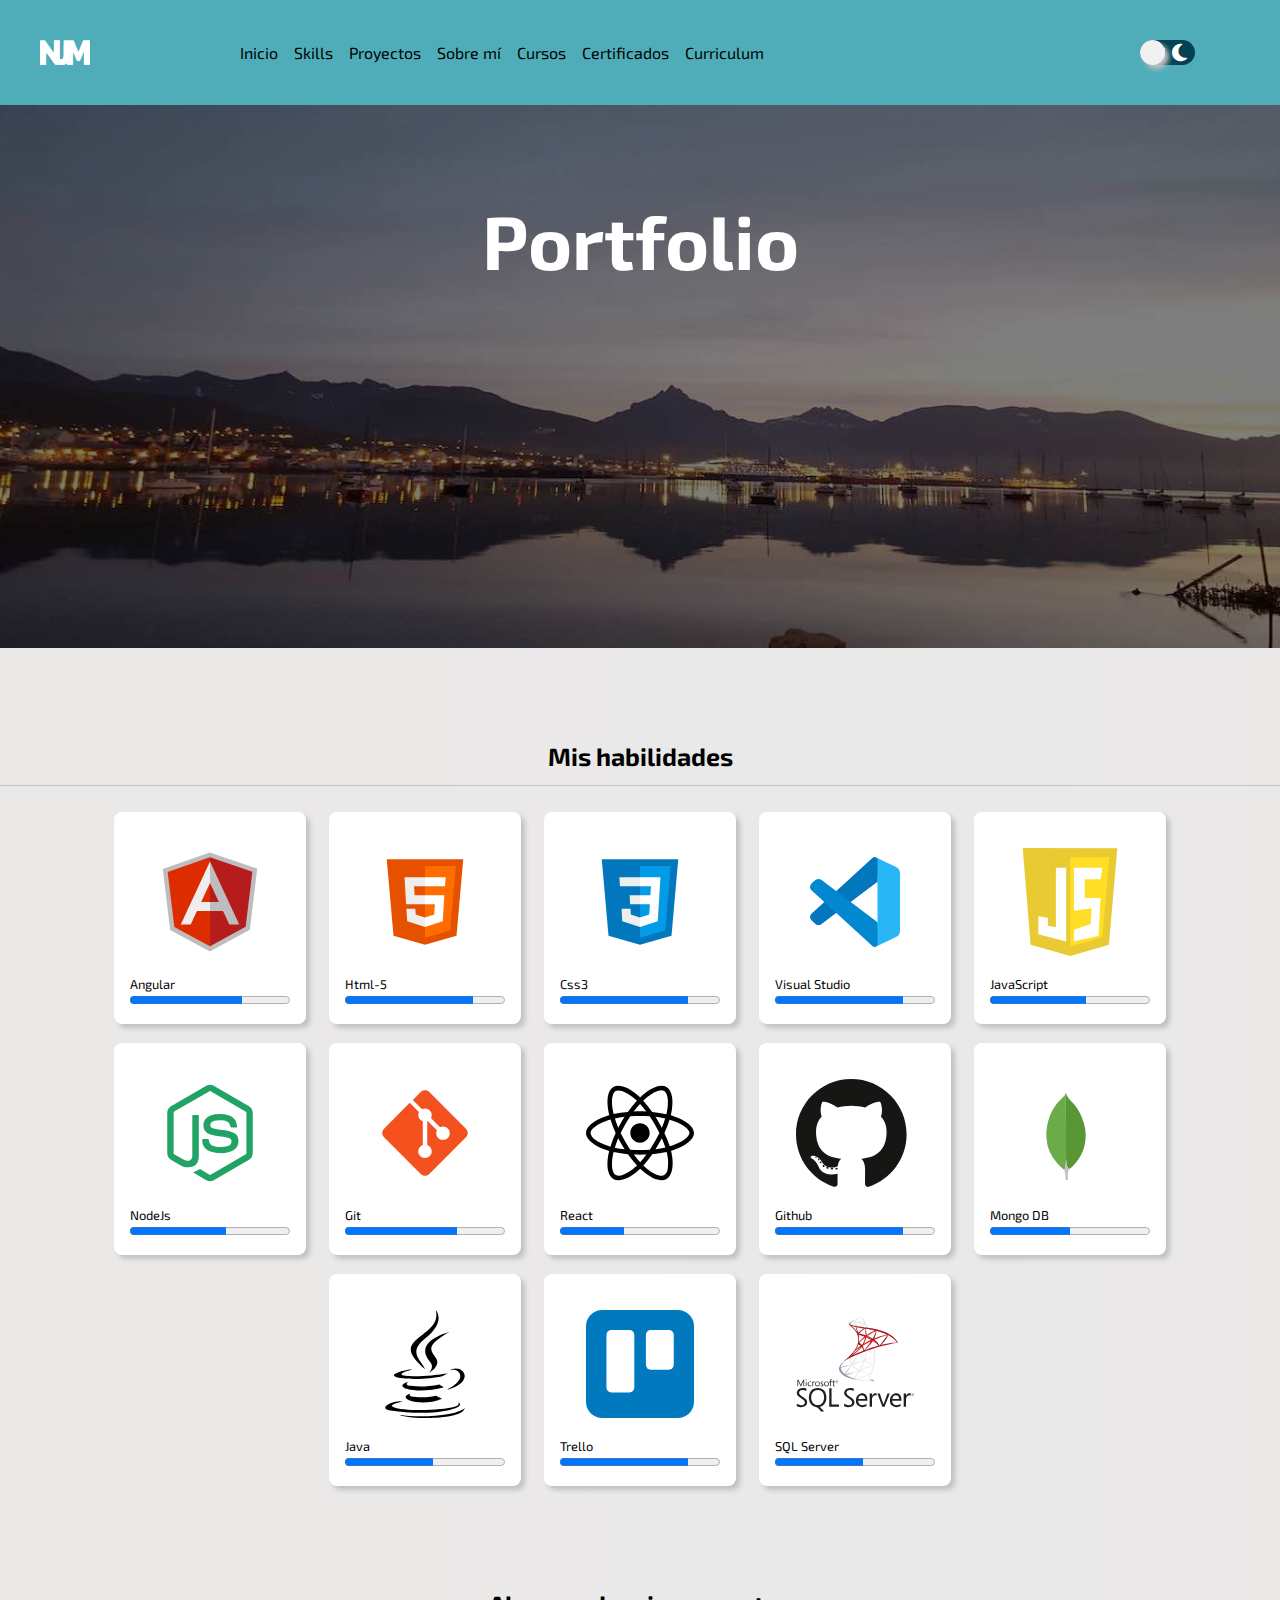
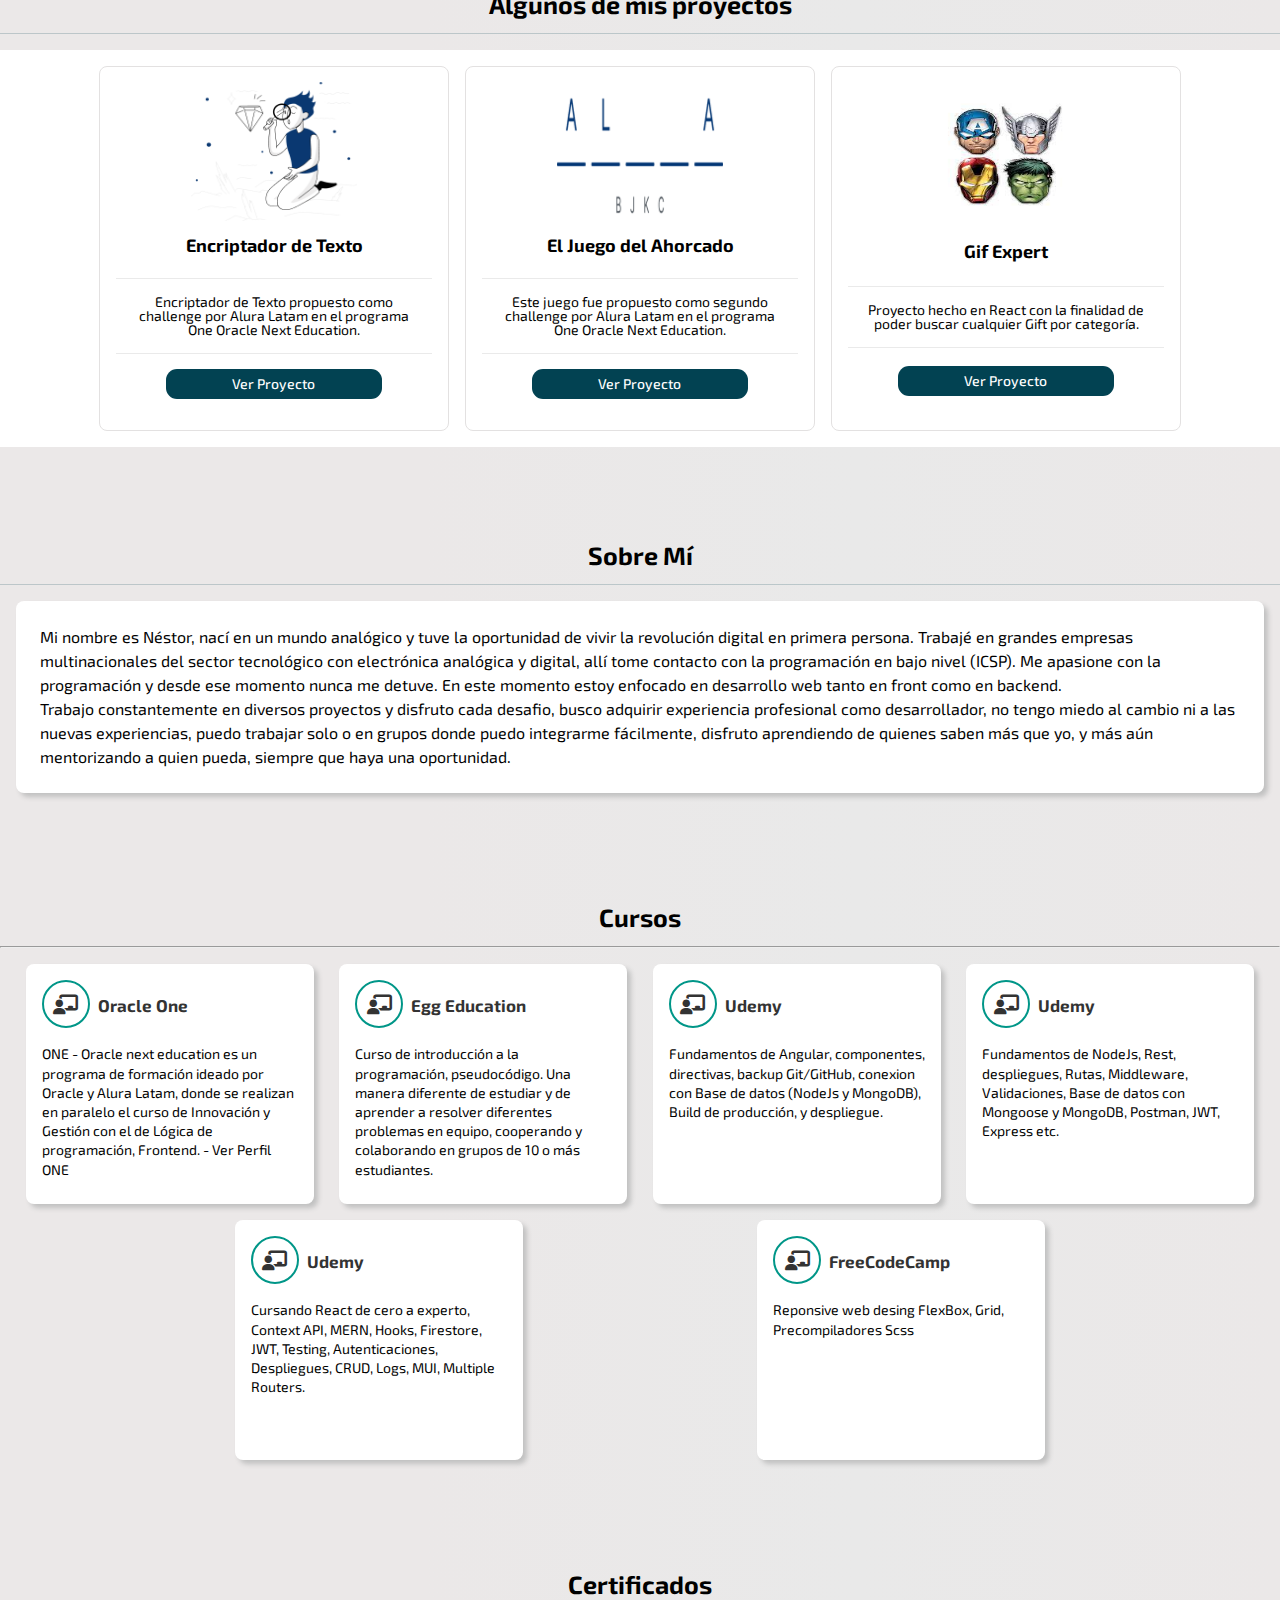
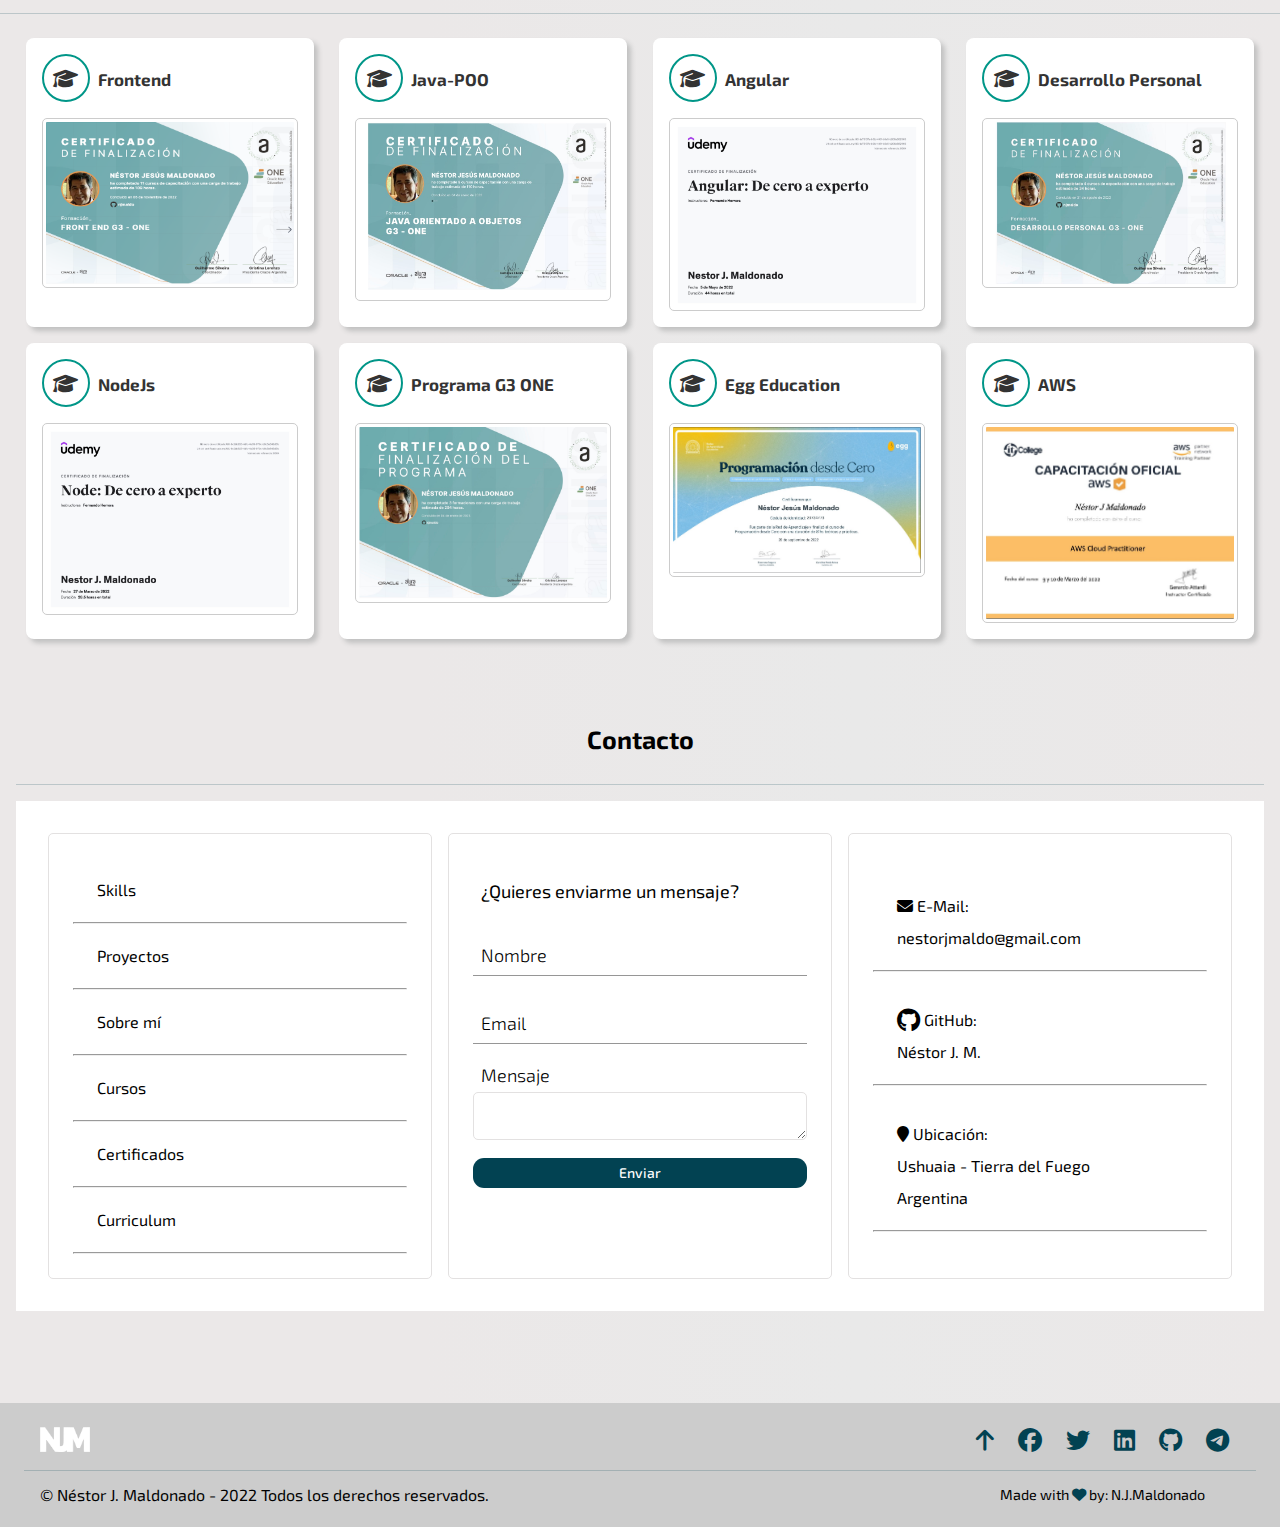
==== index.html @ ba323335 "modal-colores" ====
<!DOCTYPE html>
<html lang="es">
<head>
    <meta class="header__enlace" charset="UTF-8">
    <meta class="header__enlace" http-equiv="X-UA-Compatible" content="IE=edge">
    <meta class="header__enlace" name="viewport" content="width=device-width, initial-scale=1.0">
    <!-- Css -->
    <link rel="stylesheet" href="css/main.css">
    <!-- Google Font -->
    <link rel="preconnect" href="https://fonts.googleapis.com">
    <link rel="preconnect" href="https://fonts.gstatic.com" crossorigin>
    <link href="https://fonts.googleapis.com/css2?family=Exo+2:wght@300;400;500;600;700&family=Montserrat:wght@300;400;700&display=swap" rel="stylesheet">
    <!-- Font Awesome -->
    <link rel="stylesheet" href="https://cdnjs.cloudflare.com/ajax/libs/font-awesome/6.1.2/css/all.min.css">  

    <title>Portfolio</title>
</head>
<body>
    <section class="container" id="index">
        <header class="header__navbar-fixed ">
            <nav class="header__navbar">
                <img  class="logo" src="images/logo.png" alt="Nestor J. Maldonado">
                <ul class="header__menu" id="menu">
                    <a class="header__enlace " href="#index">Inicio</a>
                    <a class="header__enlace " href="#habilidades">Skills</a>
                    <a class="header__enlace " href="#proyectos">Proyectos</a>
                    <a class="header__enlace " href="#about">Sobre mí</a>
                    <a class="header__enlace " href="#cursos">Cursos</a>
                    <a class="header__enlace " href="#certificados">Certificados</a>
                    <a class="header__enlace " href="cv.html">Curriculum </a>
                </ul>
                <button class="header__switch" id="switch">
                    <span><i class="fas fa-sun fa-xl"></i></span>
                    <span><i class="fas fa-moon fa-xl"></i></span>
                </button>
                <div class="header__menu-bar" id="menu_bar">
                    <i class="fas fa-bars"></i>
                </div>
            </nav>
        </header>
        <main class="contenido">
            <!-- Banner -->
            <section class="contenido__banner">
                <div class="contenido__overlay">
                    <h2 class="contenido__text-center">Portfolio</h2>
                </div>
            </section>
            <!-- End Banner -->
            <!-- Habilidades -->
            <section class="habilidades" id="habilidades">
                <h2 class="titulo">Mis habilidades</h2>
                <div class="line"></div>
                <div class="contenedor-habilidad tarjeta-icono">
                    <img src="images/angular.svg"
                         alt="Angular"
                         loading="lazy"
                         class="icono">
                    <label class="habilidad__line" 
                           for="file">Angular</label>
                    <progress class="habilidad__line-progress" 
                              id="file" 
                              max="100" 
                              value="70"> 70% 
                    </progress>
                </div>
                <div class="contenedor-habilidad tarjeta-icono">
                    <img src="images/html-5.svg"
                         alt="html-5"
                         loading="lazy"
                         class="icono">
                        <label class="habilidad__line" 
                           for="file">Html-5</label>
                        <progress class="habilidad__line-progress" 
                              id="file" 
                              max="100" 
                              value="80">
                        </progress>
                </div>
                <div class="contenedor-habilidad tarjeta-icono">
                    <img src="images/css3.svg"
                         alt="Css3"
                         loading="lazy"
                         class="icono">
                        <label class="habilidad__line" 
                               for="file">Css3</label>
                        <progress class="habilidad__line-progress" 
                                  id="file" 
                                  max="100" 
                                  value="80">
                        </progress>
                </div>
                <div class="contenedor-habilidad tarjeta-icono">
                    <img src="images/visual-studio.svg"
                         alt="visual-studio"
                         loading="lazy"
                         class="icono">
                         <label class="habilidad__line" 
                                for="file">Visual Studio</label>
                        <progress class="habilidad__line-progress" 
                                  id="file" 
                                  max="100" 
                                  value="80">
                        </progress>
                </div>
                <div class="contenedor-habilidad tarjeta-icono">
                    <img src="images/javascript-1.svg"
                         alt="JavaScript"
                         loading="lazy"
                         class="icono">
                         <label class="habilidad__line" 
                         for="file">JavaScript</label>
                        <progress class="habilidad__line-progress" 
                                  id="file" 
                                  max="100" 
                                  value="60">
                        </progress>
                </div>
                <div class="contenedor-habilidad tarjeta-icono">
                    <img src="images/icons8-node-js.svg"
                         alt="NodeJs"
                         loading="lazy"
                         class="icono">
                        <label class="habilidad__line" 
                               for="file">NodeJs</label>
                        <progress class="habilidad__line-progress" 
                                  id="file" 
                                  max="100" 
                                  value="60">
                        </progress>
                </div>
                <div class="contenedor-habilidad tarjeta-icono">
                    <img src="images/git.svg"
                         alt="git"
                         loading="lazy"
                         class="icono">
                        <label class="habilidad__line" 
                               for="file">Git</label>
                        <progress class="habilidad__line-progress" 
                                  id="file" 
                                  max="100" 
                                  value="70">
                        </progress>
                </div>
                <div class="contenedor-habilidad tarjeta-icono">
                    <img src="images/react.svg"
                         alt="React"
                         loading="lazy"
                         class="icono">
                        <label class="habilidad__line" 
                                    for="file">React</label>
                        <progress class="habilidad__line-progress" 
                                  id="file" 
                                  max="100" 
                                  value="40">
                        </progress>
                </div>
                <div class="contenedor-habilidad tarjeta-icono">
                    <img src="images/github-icon-1.svg"
                         alt="github"
                         loading="lazy"
                         class="icono">
                        <label class="habilidad__line" 
                               for="file">Github</label>
                        <progress class="habilidad__line-progress" 
                                  id="file" 
                                  max="100" 
                                  value="80">
                        </progress>
                </div>
                <div class="contenedor-habilidad tarjeta-icono">
                    <img src="images/mongodb-icon-1.svg"
                         alt="mongoDB"
                         loading="lazy"
                         class="icono">
                        <label class="habilidad__line" 
                               for="file">Mongo DB</label>
                        <progress class="habilidad__line-progress" 
                                  id="file" 
                                  max="100" 
                                  value="50">
                        </progress>
                </div>
                <div class="contenedor-habilidad tarjeta-icono">
                    <img src="images/java.svg"
                         alt="Java"
                         loading="lazy"
                         class="icono">
                        <label class="habilidad__line" 
                               for="file">Java</label>
                        <progress class="habilidad__line-progress" 
                                  id="file" 
                                  max="100" 
                                  value="55">
                        </progress>
                </div>
                <div class="contenedor-habilidad tarjeta-icono">
                    <img src="images/trello.svg"
                         alt="Trello"
                         loading="lazy"
                         class="icono">
                        <label class="habilidad__line" 
                               for="file">Trello</label>
                        <progress class="habilidad__line-progress" 
                                  id="file" 
                                  max="100" 
                                  value="80">
                        </progress>
                </div>
                <div class="contenedor-habilidad tarjeta-icono">
                    <img src="images/microsoft-sql-server-1.svg"
                         alt="SQL"
                         loading="lazy"
                         class="icono">
                        <label class="habilidad__line" 
                               for="file">SQL Server</label>
                        <progress class="habilidad__line-progress" 
                                  id="file" 
                                  max="100" 
                                  value="55">
                        </progress>
                </div>
            </section>
            <!-- End Habilidades -->
            <!-- Proyectos -->
            <section class="proyectos" id="proyectos">
                <h2 class="titulo">Algunos de mis proyectos</h2>
                <div class="line"></div>
                <div class="contenedor-de-proyectos">
                    <div class="tarjeta-de-proyecto">
                        <img src="images/muñeco.png"
                             alt="Ecriptado de Texto"
                             loading="lazy"
                             class="project-img">
                        <h3 class="titulo-de-proyecto">Encriptador de Texto</h3>
                        <p class="detalles-de-proyecto">
                            Encriptador de Texto propuesto como challenge por Alura Latam en el programa One Oracle Next Education.</p>
                        <a href="https://njmaldo.github.io/Encriptador-de-Texto/" 
                           target="_blank" 
                           class="button">
                        <span>Ver Proyecto</span>
                        </a>
                    </div>
                    <div class="contenedor-de-proyecto tarjeta-de-proyecto">
                            <img src="images/ahorcado.png"
                                    alt="El juego del Ahoracado"
                                    loading="lazy"
                                    class="project-img">
                            <h3 class="titulo-de-proyecto">El Juego del Ahorcado</h3>
                            <p class="detalles-de-proyecto">
                                Este juego fue propuesto como segundo challenge por Alura Latam en el programa One Oracle Next Education. </p>
                            <a  href="https://njmaldo.github.io/juego_del_ahorcado/" 
                                target="_blank" 
                                class="button">
                            <span>Ver Proyecto</span>
                            </a>
                    </div>
                    <div class="contenedor-de-proyecto tarjeta-de-proyecto">
                            <img src="images/avengers.jpeg"
                                 alt="otro-proyecto"
                                 loading="lazy"
                                 class="project-img">
                            <h3 class="titulo-de-proyecto">Gif Expert</h3>
                            <p class="detalles-de-proyecto">
                                Proyecto hecho en React con la finalidad de poder buscar cualquier Gift por categoría.</p>
                            <a href="https://njmaldo.github.io/gifs-app-vite/" 
                               target="_blank" 
                               class="button">
                            <span>Ver Proyecto</span>
                            </a>
                    </div>
                </div>
            </section>
            <!-- End Proyectos -->
            <!-- about -->
            <section class="about" id="about">
                <h2 class="titulo">Sobre Mí</h2>
                <div class="line"></div>
                <p class="yo">Mi nombre es Néstor, nací en un mundo analógico y tuve la oportunidad de vivir la revolución digital en primera persona. Trabajé en grandes empresas multinacionales del sector tecnológico con electrónica analógica y digital, 
                    allí tome contacto con la programación en bajo nivel (ICSP). Me apasione con la programación y desde ese momento nunca me detuve. En este momento estoy enfocado en desarrollo web tanto en front como en backend.<br>
                    Trabajo constantemente en diversos proyectos y disfruto cada desafio, busco adquirir experiencia profesional como desarrollador, no tengo miedo al cambio ni a las nuevas experiencias, puedo trabajar solo o en grupos donde puedo integrarme fácilmente,
                     disfruto aprendiendo de quienes saben más que yo, y más aún mentorizando a quien pueda, siempre que haya una oportunidad.
                    </p>
            </section>
            <section class="about" id="cursos">
                <h2 class="titulo">Cursos</h2>
                <hr>
                <div class="about__row">
                    <div class="about__detail">
                        <h3><i class="fa fa-chalkboard-user"></i>Oracle One</h3>
                        <p>ONE - Oracle next education es un programa de formación ideado por Oracle y Alura Latam, donde se realizan en paralelo el curso de Innovación y Gestión con el de Lógica de programación, Frontend. -
                            <a target="_blank" href="https://app.aluracursos.com/user/nestorjmaldo">Ver Perfil ONE</a>
                        </p>
                    </div>
                    <div class="about__detail">
                        <h3><i class="fa fa-chalkboard-user"></i>Egg Education</h3>
                        <p>Curso de introducción a la programación, pseudocódigo. Una manera diferente de estudiar y de aprender a resolver diferentes problemas en equipo, cooperando y colaborando en grupos de 10 o más estudiantes.</p>
                    </div>
                    <div class="about__detail">
                        <h3><i class="fa fa-chalkboard-user"></i>Udemy</h3>
                        <p>Fundamentos de Angular, componentes, directivas, backup Git/GitHub, conexion con Base de datos (NodeJs y MongoDB), Build de producción, y despliegue. </p>
                    </div>
                    <div class="about__detail">
                        <h3><i class="fa fa-chalkboard-user"></i>Udemy</h3>
                        <p>Fundamentos de NodeJs, Rest, despliegues, Rutas, Middleware, Validaciones, Base de datos con Mongoose y MongoDB, Postman, JWT, Express etc.</p>
                    </div>
                    <div class="about__detail">
                        <h3><i class="fa fa-chalkboard-user"></i>Udemy</h3>
                        <p>Cursando React de cero a experto, Context API, MERN, Hooks, Firestore, JWT, Testing, Autenticaciones, Despliegues, CRUD, Logs, MUI, Multiple Routers.</p>
                    </div>
                    <div class="about__detail">
                        <h3><i class="fa fa-chalkboard-user"></i>FreeCodeCamp</h3>
                        <p>Reponsive web desing FlexBox, Grid, Precompiladores Scss</p>
                    </div>
                    
                </div>
            </section>
            <!-- End about -->
            <!-- Certificados -->
            <section class="about" id="certificados">
                <h2 class="titulo">Certificados</h2>
                <div class="line"></div>
                <div class="container-certificados">
                    
                    <div class="modal" id="myModal" >
                        <span class="close" onclick="document.getElementById('myModal').style.display='none' ">&times;</span>
                        <img class="modal-content" id="img01">
                        <div class="caption"></div>
                    </div>
                    <div class="about__detail">
                        <h3><i class="fa fa-graduation-cap"></i>Frontend</h3>
                        <img src="images/Certificado-One-G3-Frontend.png" alt="Curso de Frontend" data-modal="1" class="img" id="myImg">
                        
                    </div>
                    
                    <div class="about__detail">
                        <h3><i class="fa fa-graduation-cap"></i>Java-POO</h3>
                        <img src="images/Certificado-Java-Poo-G3-One.jpg" alt="Curso de Java" data-modal="2" class="img" id="myImg">
    
                    </div>
                    <div class="about__detail" >
                        <h3><i class="fa fa-graduation-cap"></i>Angular</h3>
                        <img src="images/Certificado Angular Udemy .jpg" alt="Curso de Angular" data-modal="3" class="img" id="myImg">
                    </div>
                    <div class="about__detail">
                        <h3><i class="fa fa-graduation-cap"></i>Desarrollo Personal</h3>
                        <img src="images/Certificado-G3-One.jpg" alt="Curso de Desarrolo personal" data-modal="4" class="img" id="myImg">
                    </div>
                    <div class="about__detail">
                        <h3><i class="fa fa-graduation-cap"></i>NodeJs</h3>
                        <img src="images/Certificado Node Udemy .jpg" alt="Curso de NodeJs" data-modal="5" class="img" id="myImg">
                    </div>
                    <div class="about__detail">
                        <h3><i class="fa fa-graduation-cap"></i>Programa G3 ONE</h3>
                        <img src="images/Fin-Programa-G3-ONE.jpg" alt="Curso Oracle ONE" data-modal="6" class="img" id="myImg">
                    </div>
                    <div class="about__detail">
                        <h3><i class="fa fa-graduation-cap"></i>Egg Education</h3>
                        <img src="images/Certificado-Egg.jpg" alt="Curso de Pseudocódigo" data-modal="7" class="img" id="myImg">
                    </div>
                    <div class="about__detail">
                        <h3><i class="fa fa-graduation-cap"></i>AWS</h3>
                        <img src="images/Certificado-AWS.jpg" alt="Curso de AWS" data-modal="8" class="img" id="myImg">
                    </div>
                </div>
            </section>
            <!-- End Certificados -->
            <!-- Contacto -->
            <section class="contacto">
                <h2 class="titulo">Contacto</h2>
                <div class="line"></div>
                <div class="contacto__container">
                    <div class="contacto__ref">
                        <div class="address-box">
                            <a href="#habilidades">Skills</a>
                        </div>
                        <hr>
                        <div class="address-box">
                            <a href="#proyectos">Proyectos</a>
                        </div>
                        <hr>
                        <div class="address-box">
                            <a href="#about">Sobre mí</a>
                        </div>
                        <hr>
                        <div class="address-box">
                            <a href="#cursos">Cursos</a>
                        </div>
                        <hr>
                        <div class="address-box">
                            <a href="#certificados">Certificados</a>
                        </div>
                        <hr>
                        <div class="address-box">
                            <a href="cv.html">Curriculum</a>
                        </div>
                        <hr>
                    </div>
                    <form class="contacto__formulario" 
                          method="post" 
                          action="https://formspree.io/f/xyyagaon" 
                          id="contacto__formulario">
                        <legend class="form__label">¿Quieres enviarme un mensaje? </legend>
                        <fieldset>
                            <div class="input-container">
                                <input  name="nombre" 
                                        id="nombre" 
                                        class="input" 
                                        type="text" 
                                        placeholder="Nombre" 
                                        data-nombre
                                        data-tipo="nombre"
                                        required>
                                <label class="input-label" for="nombre">Nombre</label>
                                <span class="input-message-error">Este campo no es valido</span>
                            </div>
                            <div class="input-container">
                                <input name="email" 
                                        id="email" 
                                        class="input" 
                                        type="email" 
                                        placeholder="E-mail" 
                                        data-email
                                        data-tipo="email"
                                        required>
                                <label class="input-label" for="email">Email</label>
                                <span class="input-message-error">Este campo no es valido</span>
                            </div>
        
                            <div class="textarea-container contacto_mensaje-container">
                                <textarea class="textarea contacto_mensaje"
                                          name="mensaje"
                                          id="mensaje"
                                          placeholder="Mensaje"
                                          required
                                          data-desc
                                          data-tipo="mensaje">
                                </textarea>
                                <label class="textarea-label" for="mensaje">Mensaje</label>
                                <span class="textarea-message-error">Este campo es requerido</span>
                            </div>
                            <!-- <div class="contacto__btn"> -->
                                <button class="btn button" 
                                        type="submit"><span>Enviar</span></button>
                            <!-- </div> -->
                            <p id="my-form-status"></p>
                        </fieldset>                       
                    </form>
                    
                    <div class="contacto__ref ">
                        <!-- <div class="address-box">
                            <a href="tel:+5492901487488">
                                <i class="fa-solid fa-mobile"></i> 
                                Teléfono: <br><br> +5492901487488</a>
                        </div> -->
                        <!-- <hr> -->
                        <div class="address-box right">
                            <a href="mailto:nestorjmaldo@gmail.com">
                                <i class="fa fa-envelope"></i>
                                E-Mail:<br><br> nestorjmaldo@gmail.com</a>
                        </div>
                        <hr>
                        <div class="address-box right">
                            <p><i class="fa-brands fa-github fa-xl"></i> GitHub:</p>
                            <p><a href="https://github.com/njmaldo"><br>Néstor J. M.</a>
                            </p>
                        </div>
                        <hr>
                        <div class="address-box right">
                            <p><i class="fa fa-map-marker" aria-hidden="true"></i> Ubicación:</p>
                            <br>Ushuaia - Tierra del Fuego
                                <br><br>Argentina
                        </div>
                        <hr>
                    </div>
                </div>
            </section>
            <!--End Contacto -->
        </main>
        <!-- End Main -->
                <!-- Section Footer -->
                <footer class="footer" id="footer" >
                    <div class="footer_logo">
                        <img src="images/logo.png" alt="logo" />
                    </div>
                    <div class="social-icons">
                        <a class="arrow-up" href="#index" >
                            <i class="fa-solid fa-arrow-up fa-xl"></i></a>
                        <a  href="#"><i class="fa-brands fa-facebook fa-xl" aria-hidden="true"></i></a>
                        <a  href="#"><i class="fa-brands fa-twitter fa-xl" aria-hidden="true"></i></a>
                        <a  href="https://www.linkedin.com/in/nestorjmaldonado/"><i aria-hidden="true" class="fa-brands fa-linkedin fa-xl"></i></a>
                        <a  href="https://github.com/njmaldo"><i class="fa-brands fa-github fa-xl" aria-hidden="true"></i></a>
                        <a  href="https://t.me/NestorJMaldo"><i class="fa-brands fa-telegram fa-xl" aria-hidden="true"></i></a>       
                    </div>
                    <div class="line"></div>
                    <div class="text-center">
                        <p>&copy Néstor J. Maldonado - 2022 Todos los derechos reservados.</p>
                    </div>
                    <div class="text-right">
                        <p>Made with <i class="fa fa-heart" aria-hidden="true"></i> by: <a href="mailto:nestorjmaldo@gmail.com">N.J.Maldonado</a>
                        </p>
                    </div>
                </footer>
                <!-- End Footer -->
    </section>
<script src="portfolio.js"></script>
<script src="app.js" type="module"></script>
</body>
</html>
---- css/main.css ----
@import 'reset.css';
@import 'bases.css';
@import 'header.css';
@import 'dark.css';
@import 'contenido.css';
@import 'habilidades.css';
@import 'proyectos.css';
@import 'about.css';
@import 'contacto.css';
@import 'inputs.css';
@import 'card.css';
@import 'footer.css';
@import 'cv.css';
@import 'modal.css';
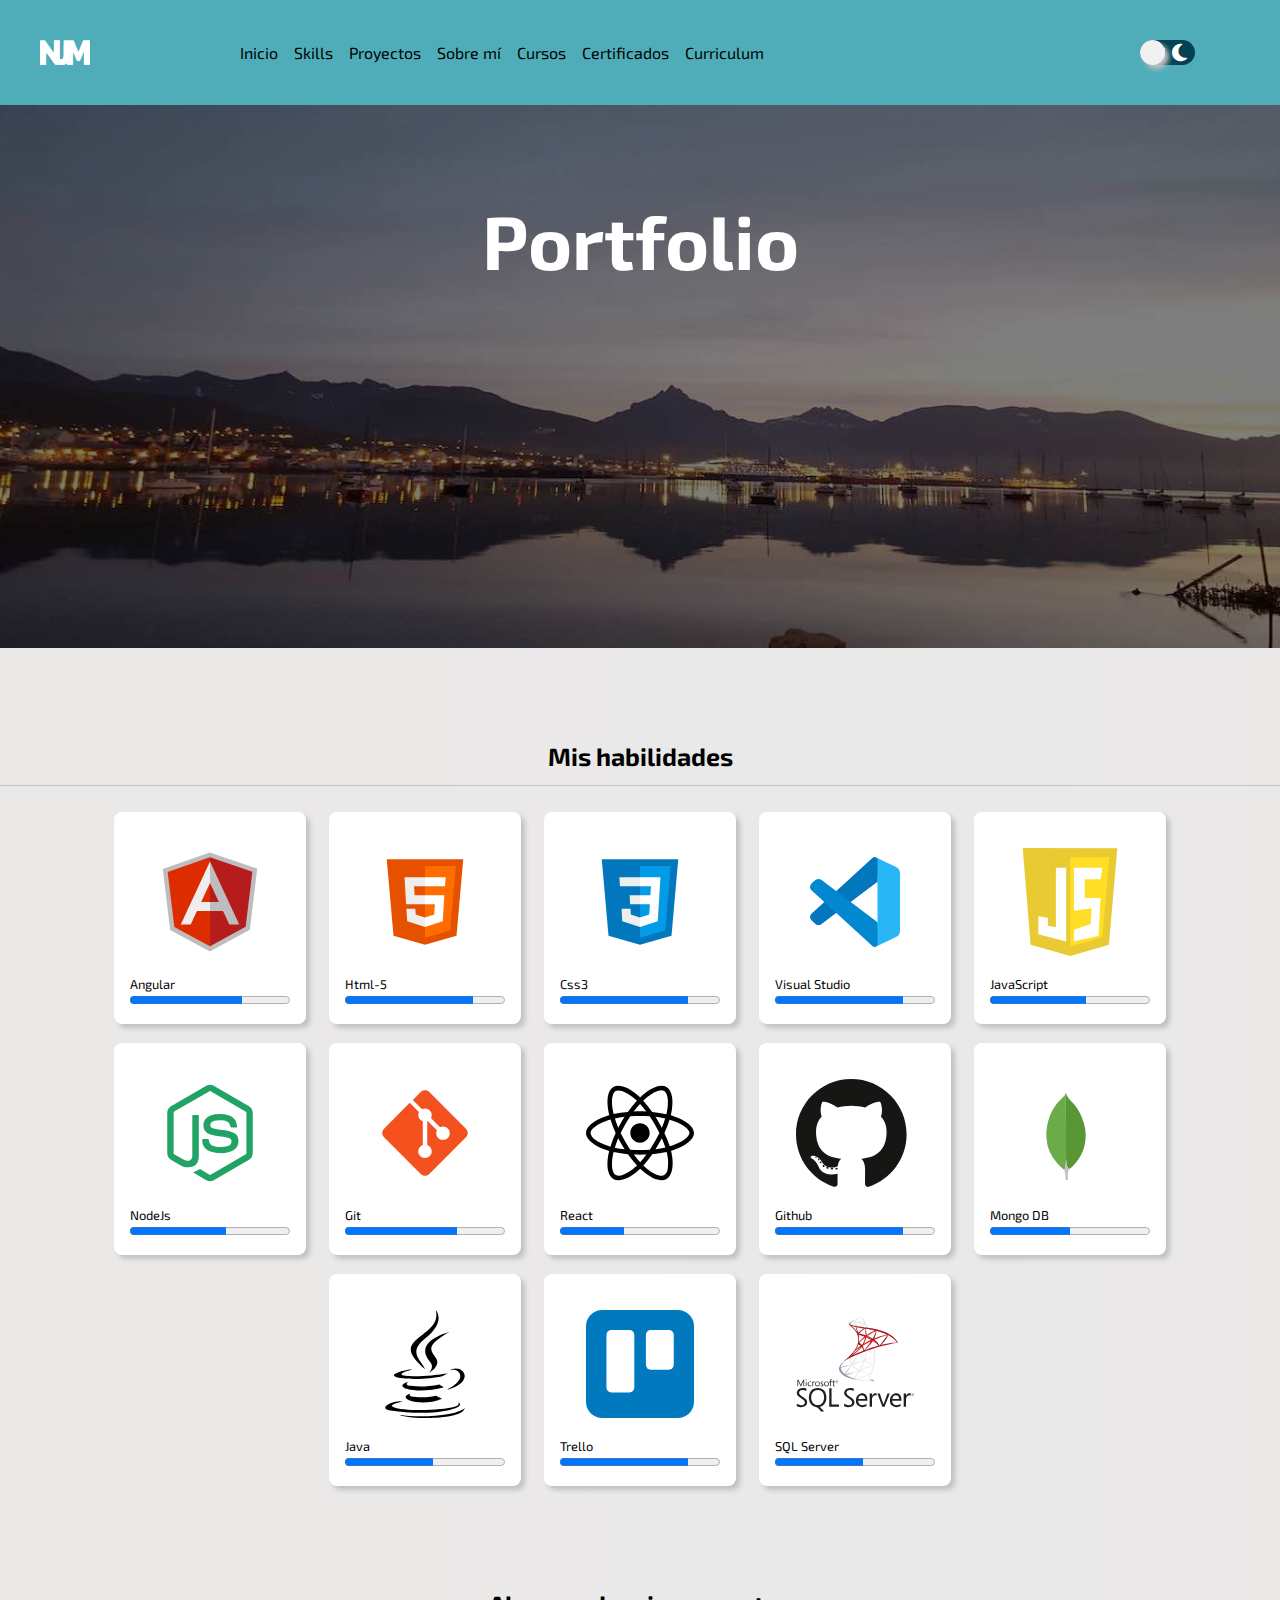
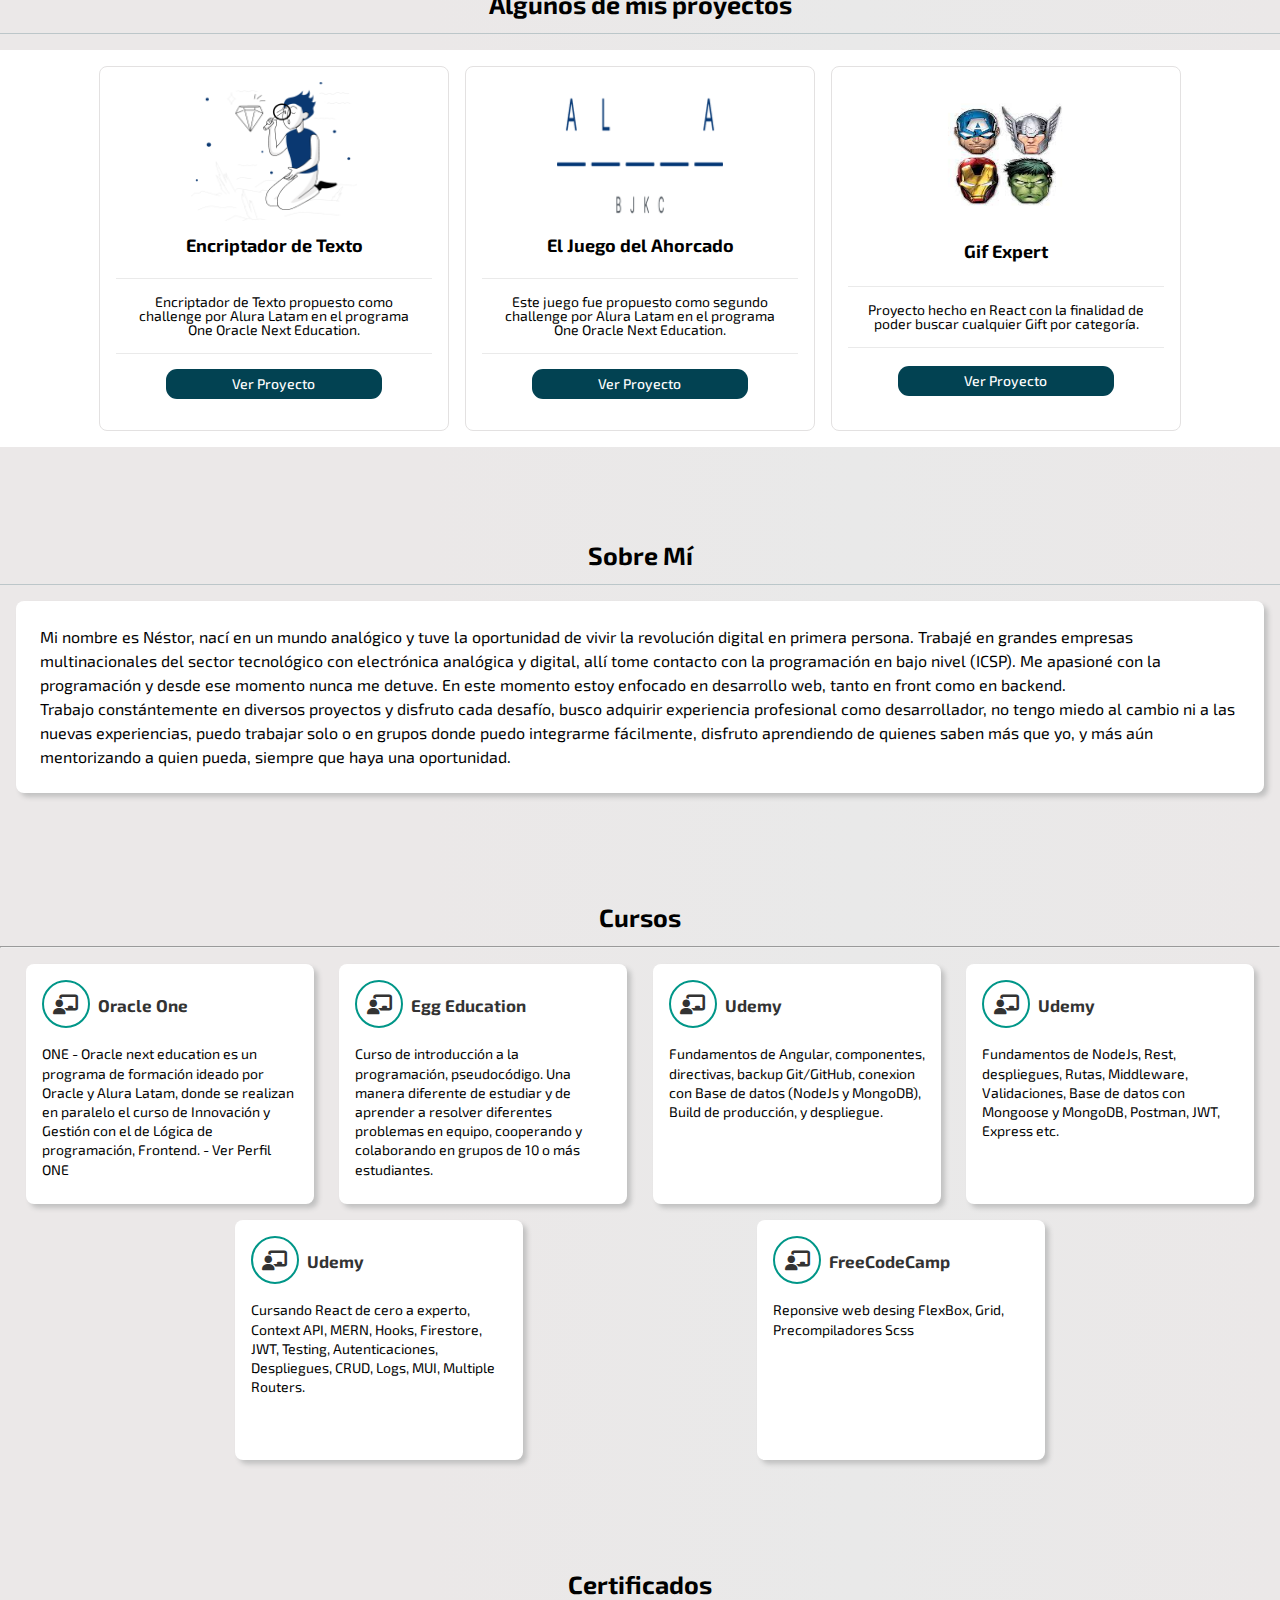
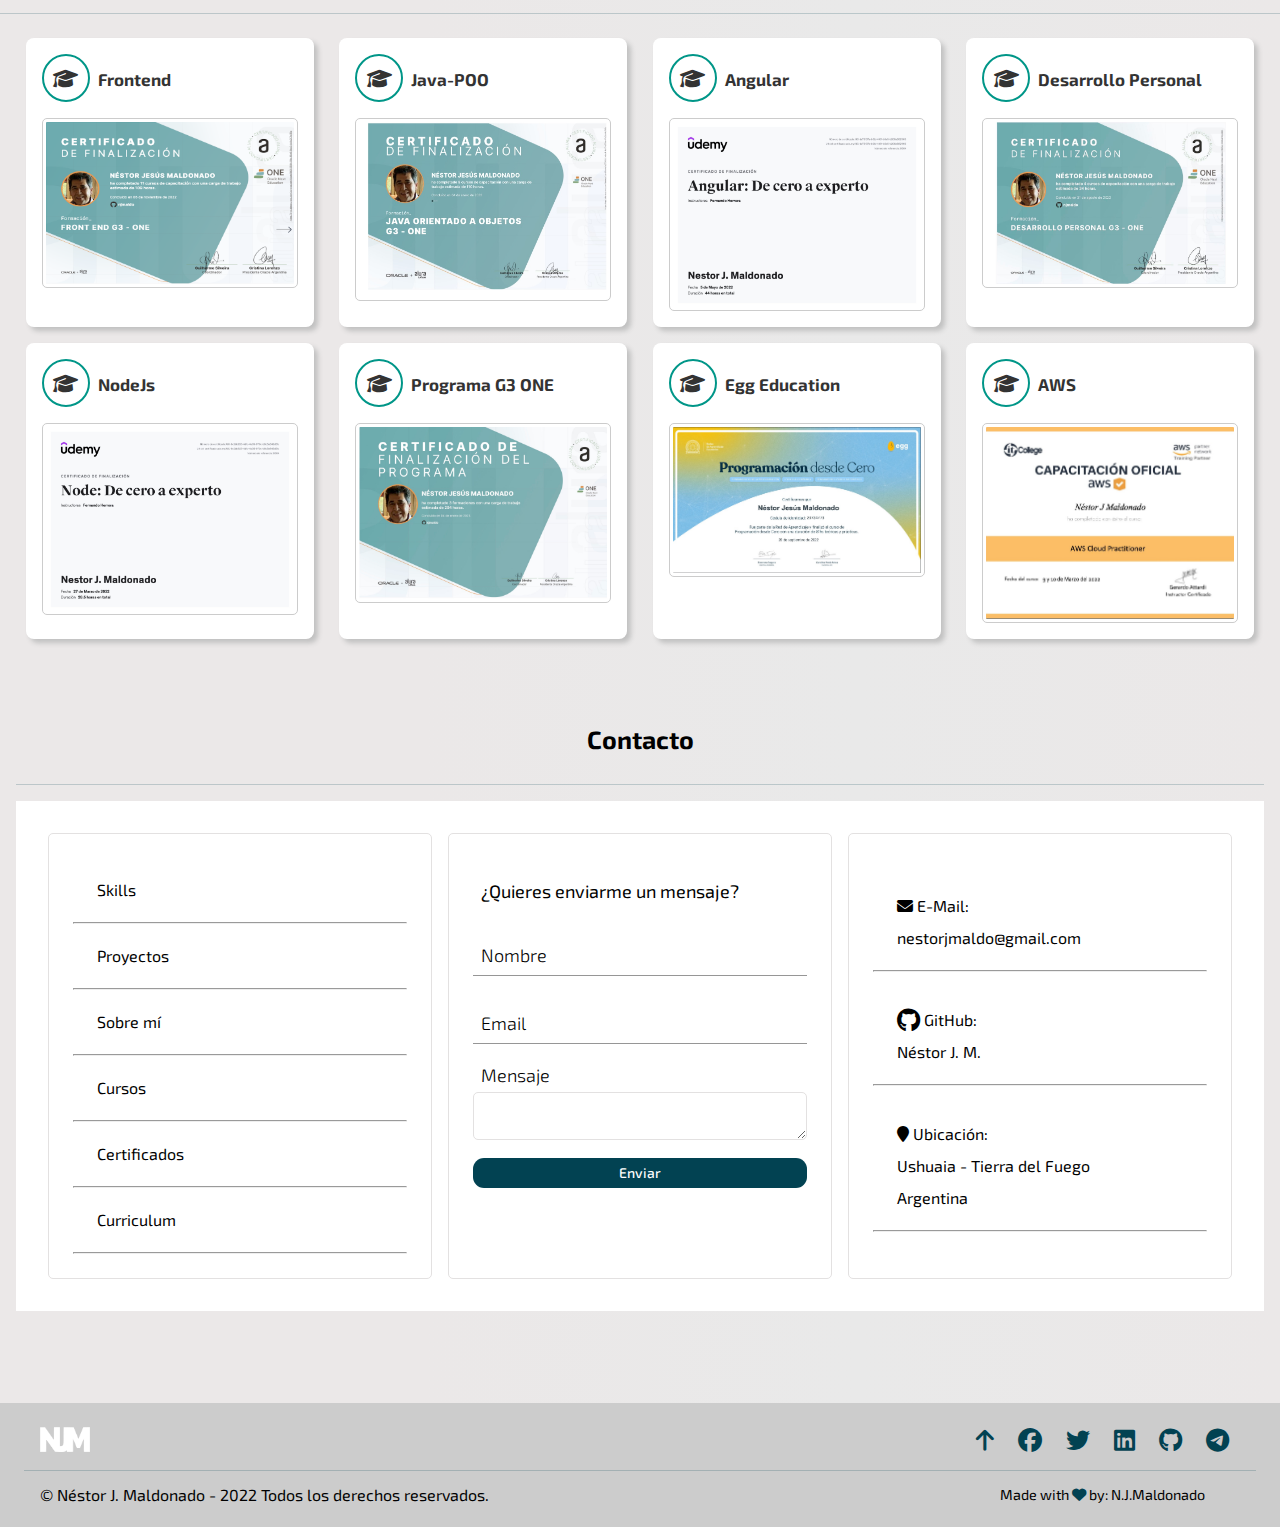
==== commit fc604b06: "cv actualizado" ====
--- a/index.html
+++ b/index.html
@@ -276,8 +276,8 @@
                 <h2 class="titulo">Sobre Mí</h2>
                 <div class="line"></div>
                 <p class="yo">Mi nombre es Néstor, nací en un mundo analógico y tuve la oportunidad de vivir la revolución digital en primera persona. Trabajé en grandes empresas multinacionales del sector tecnológico con electrónica analógica y digital, 
-                    allí tome contacto con la programación en bajo nivel (ICSP). Me apasione con la programación y desde ese momento nunca me detuve. En este momento estoy enfocado en desarrollo web tanto en front como en backend.<br>
-                    Trabajo constantemente en diversos proyectos y disfruto cada desafio, busco adquirir experiencia profesional como desarrollador, no tengo miedo al cambio ni a las nuevas experiencias, puedo trabajar solo o en grupos donde puedo integrarme fácilmente,
+                    allí tome contacto con la programación en bajo nivel (ICSP). Me apasioné con la programación y desde ese momento nunca me detuve. En este momento estoy enfocado en desarrollo web, tanto en front como en backend.<br>
+                    Trabajo constántemente en diversos proyectos y disfruto cada desafío, busco adquirir experiencia profesional como desarrollador, no tengo miedo al cambio ni a las nuevas experiencias, puedo trabajar solo o en grupos donde puedo integrarme fácilmente,
                      disfruto aprendiendo de quienes saben más que yo, y más aún mentorizando a quien pueda, siempre que haya una oportunidad.
                     </p>
             </section>
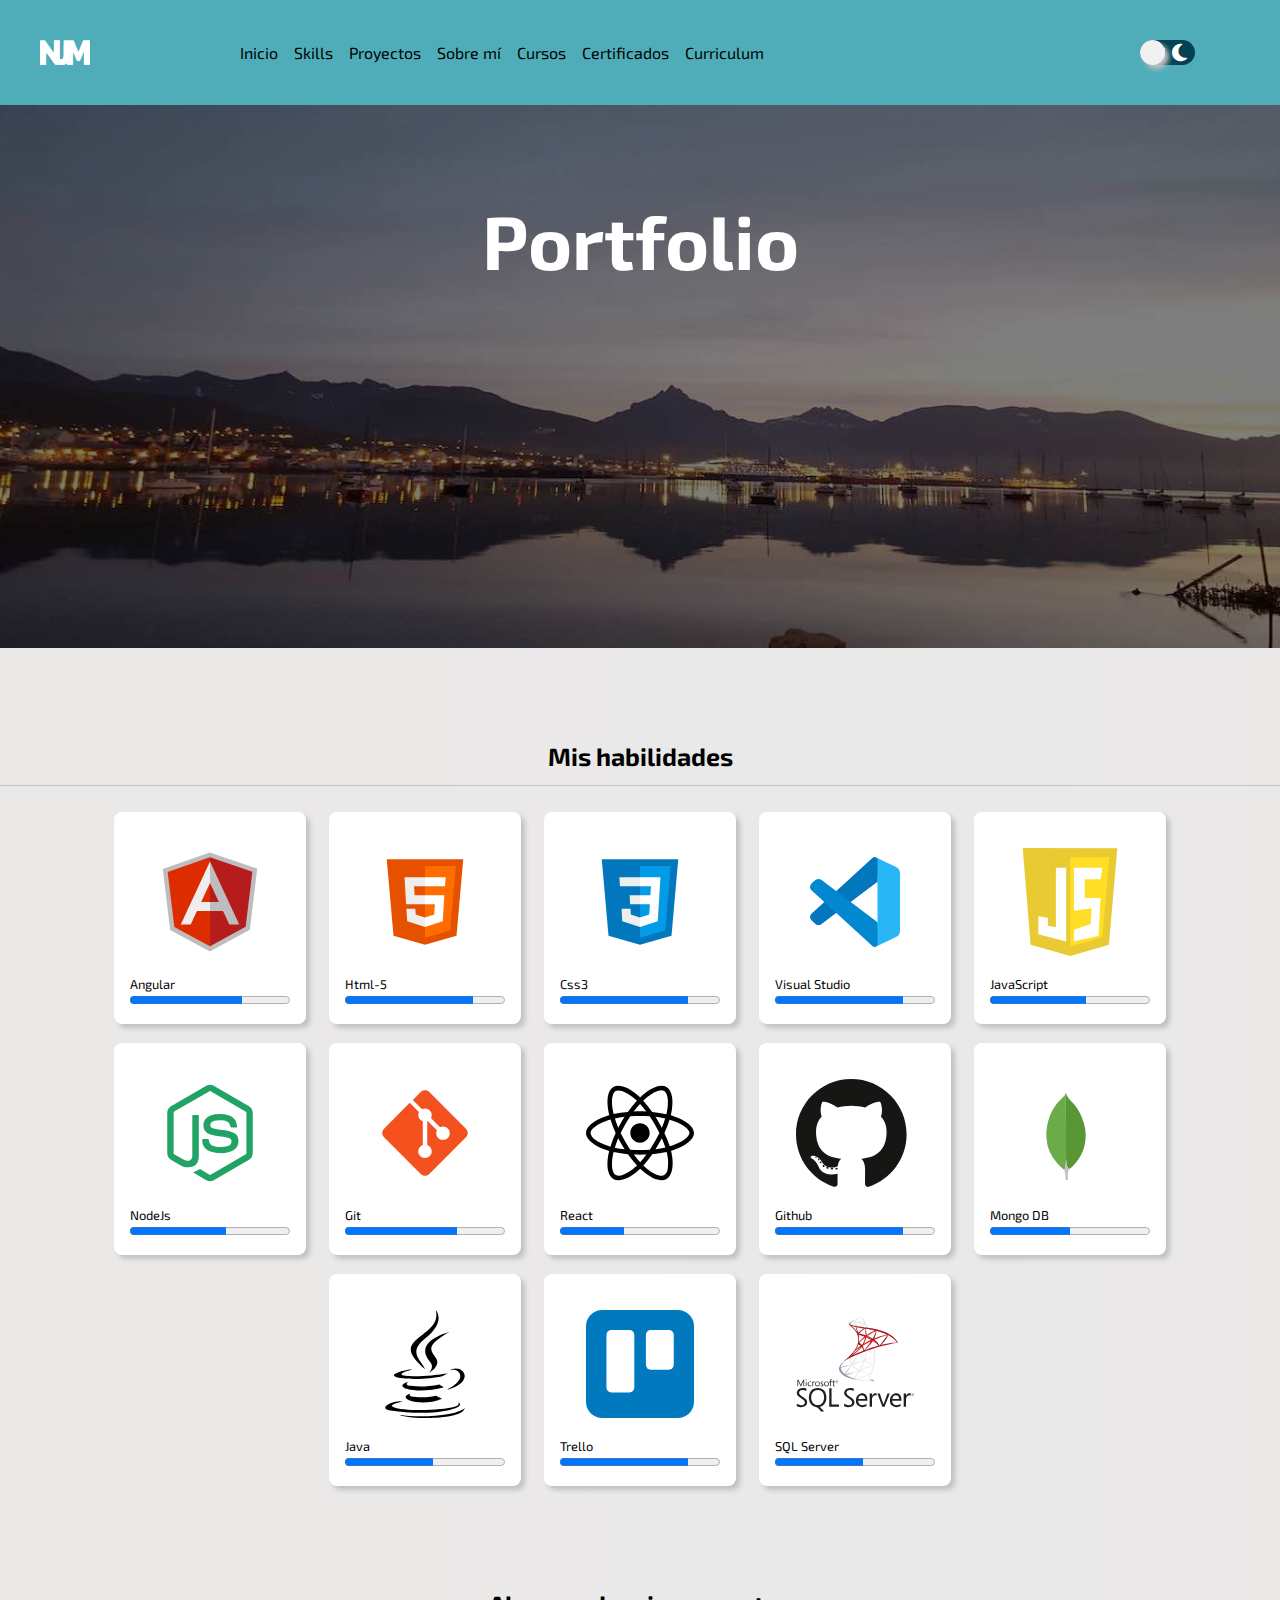
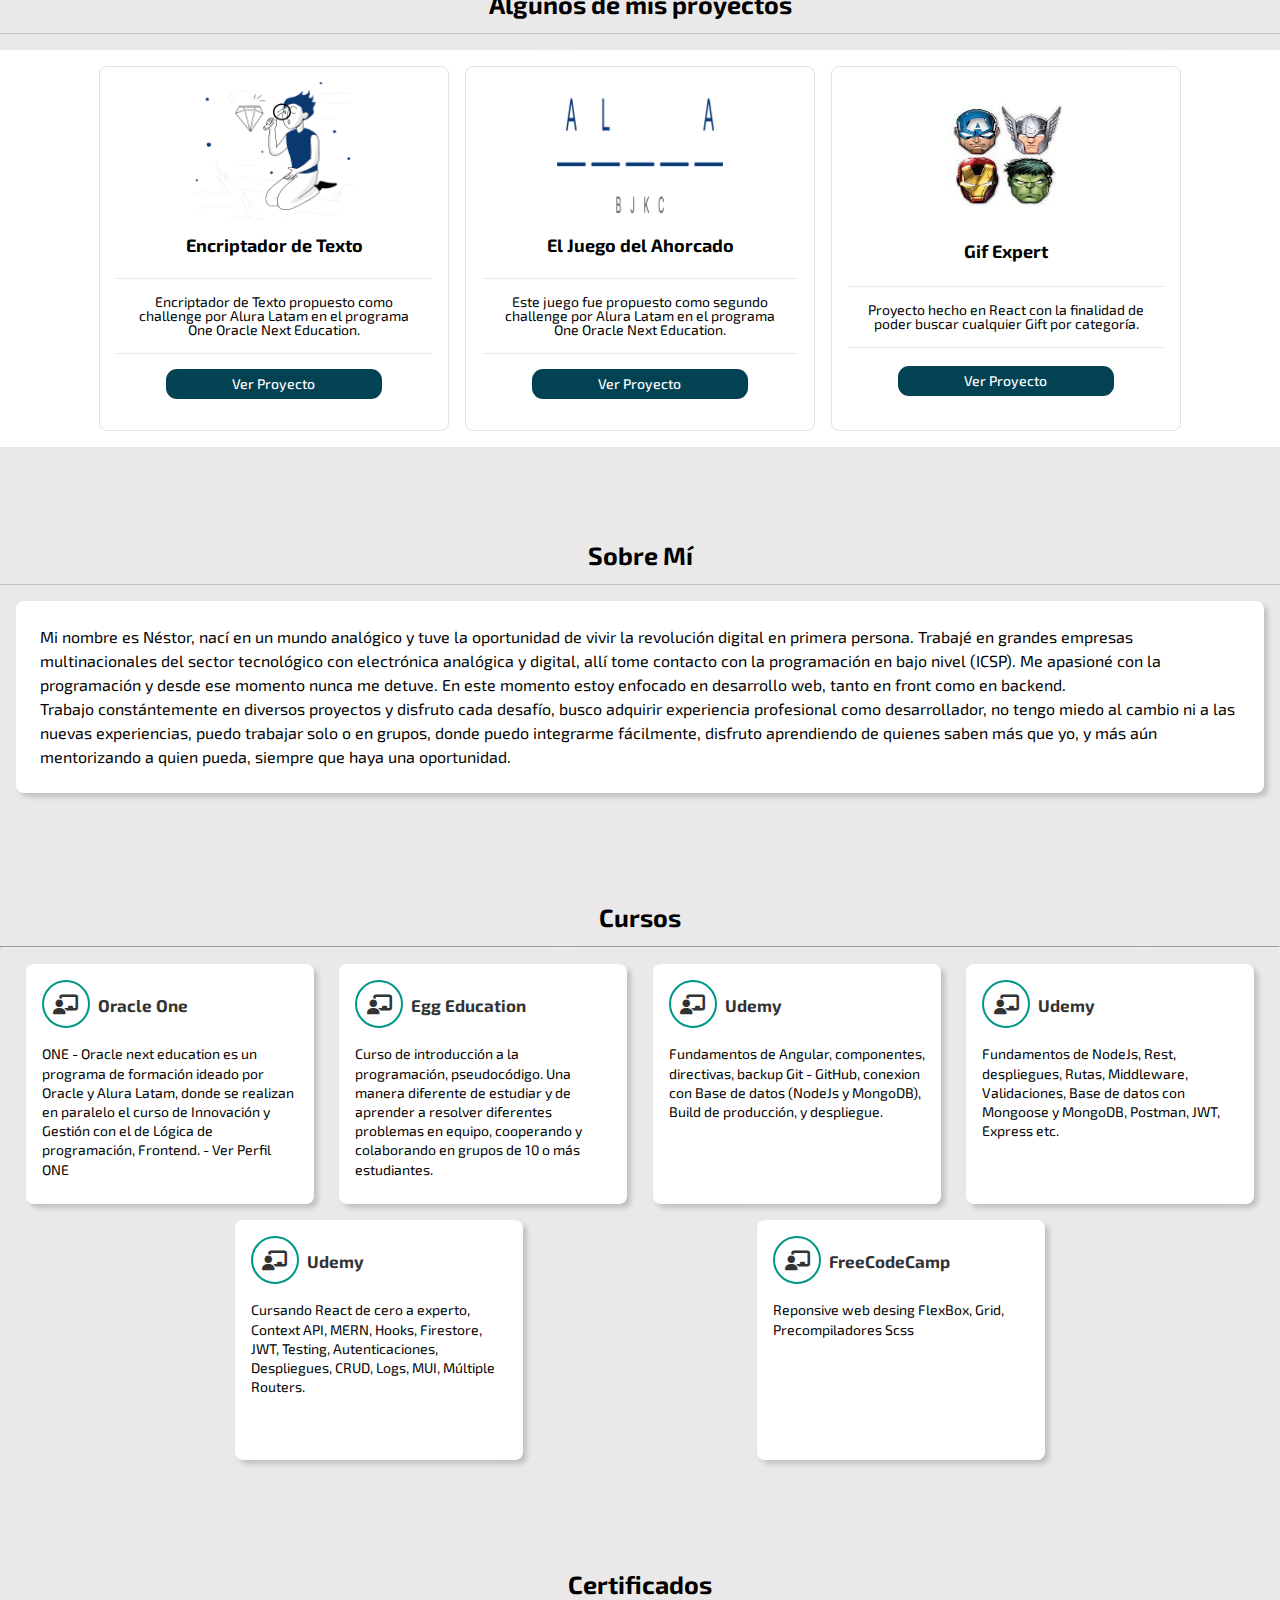
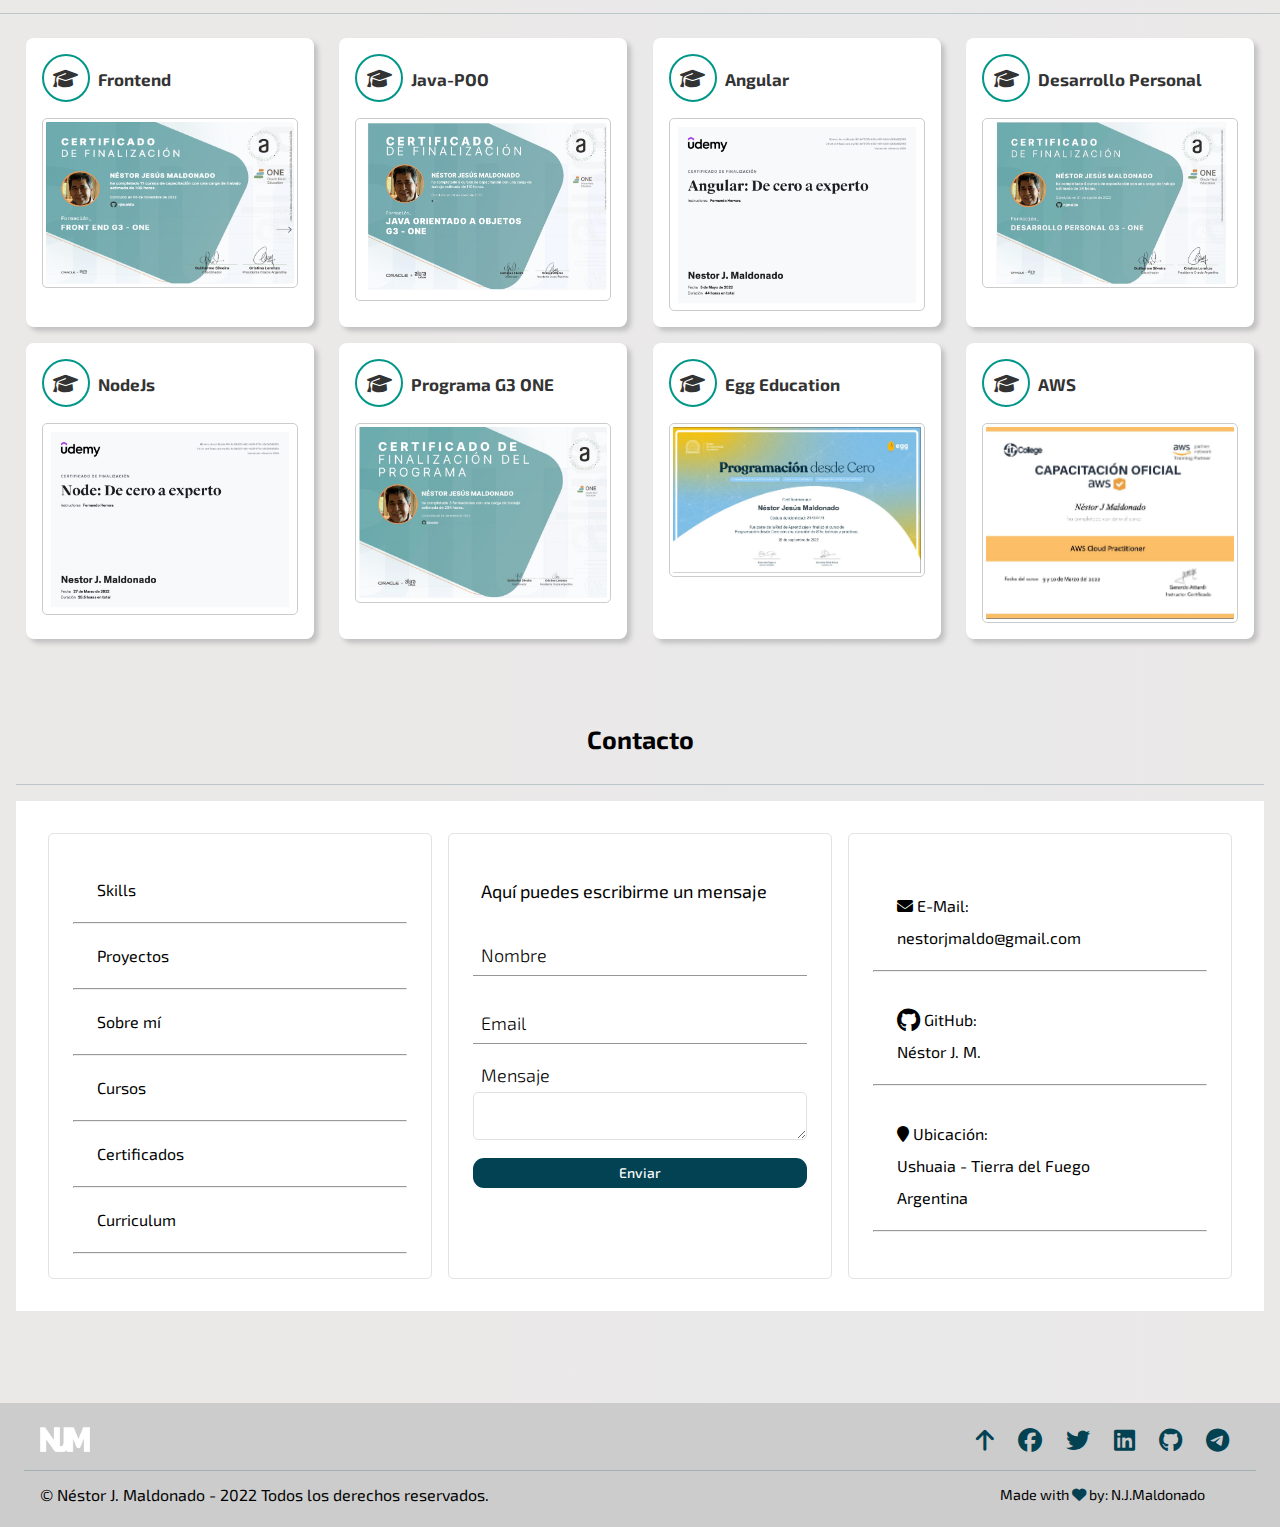
==== commit 4d2d81b8: "contacto" ====
--- a/index.html
+++ b/index.html
@@ -27,7 +27,7 @@
                     <a class="header__enlace " href="#about">Sobre mí</a>
                     <a class="header__enlace " href="#cursos">Cursos</a>
                     <a class="header__enlace " href="#certificados">Certificados</a>
-                    <a class="header__enlace " href="cv.html">Curriculum </a>
+                    <a class="header__enlace " target="_blank" href="cv.html">Curriculum </a>
                 </ul>
                 <button class="header__switch" id="switch">
                     <span><i class="fas fa-sun fa-xl"></i></span>
@@ -277,7 +277,7 @@
                 <div class="line"></div>
                 <p class="yo">Mi nombre es Néstor, nací en un mundo analógico y tuve la oportunidad de vivir la revolución digital en primera persona. Trabajé en grandes empresas multinacionales del sector tecnológico con electrónica analógica y digital, 
                     allí tome contacto con la programación en bajo nivel (ICSP). Me apasioné con la programación y desde ese momento nunca me detuve. En este momento estoy enfocado en desarrollo web, tanto en front como en backend.<br>
-                    Trabajo constántemente en diversos proyectos y disfruto cada desafío, busco adquirir experiencia profesional como desarrollador, no tengo miedo al cambio ni a las nuevas experiencias, puedo trabajar solo o en grupos donde puedo integrarme fácilmente,
+                    Trabajo constántemente en diversos proyectos y disfruto cada desafío, busco adquirir experiencia profesional como desarrollador, no tengo miedo al cambio ni a las nuevas experiencias, puedo trabajar solo o en grupos, donde puedo integrarme fácilmente,
                      disfruto aprendiendo de quienes saben más que yo, y más aún mentorizando a quien pueda, siempre que haya una oportunidad.
                     </p>
             </section>
@@ -297,7 +297,7 @@
                     </div>
                     <div class="about__detail">
                         <h3><i class="fa fa-chalkboard-user"></i>Udemy</h3>
-                        <p>Fundamentos de Angular, componentes, directivas, backup Git/GitHub, conexion con Base de datos (NodeJs y MongoDB), Build de producción, y despliegue. </p>
+                        <p>Fundamentos de Angular, componentes, directivas, backup Git - GitHub, conexion con Base de datos (NodeJs y MongoDB), Build de producción, y despliegue. </p>
                     </div>
                     <div class="about__detail">
                         <h3><i class="fa fa-chalkboard-user"></i>Udemy</h3>
@@ -305,7 +305,7 @@
                     </div>
                     <div class="about__detail">
                         <h3><i class="fa fa-chalkboard-user"></i>Udemy</h3>
-                        <p>Cursando React de cero a experto, Context API, MERN, Hooks, Firestore, JWT, Testing, Autenticaciones, Despliegues, CRUD, Logs, MUI, Multiple Routers.</p>
+                        <p>Cursando React de cero a experto, Context API, MERN, Hooks, Firestore, JWT, Testing, Autenticaciones, Despliegues, CRUD, Logs, MUI, Múltiple Routers.</p>
                     </div>
                     <div class="about__detail">
                         <h3><i class="fa fa-chalkboard-user"></i>FreeCodeCamp</h3>
@@ -399,7 +399,7 @@
                           method="post" 
                           action="https://formspree.io/f/xyyagaon" 
                           id="contacto__formulario">
-                        <legend class="form__label">¿Quieres enviarme un mensaje? </legend>
+                        <legend class="form__label"> Aquí puedes escribirme un mensaje</legend>
                         <fieldset>
                             <div class="input-container">
                                 <input  name="nombre" 
@@ -411,7 +411,7 @@
                                         data-tipo="nombre"
                                         required>
                                 <label class="input-label" for="nombre">Nombre</label>
-                                <span class="input-message-error">Este campo no es valido</span>
+                                <span class="input-message-error">Este campo no es válido</span>
                             </div>
                             <div class="input-container">
                                 <input name="email" 
@@ -423,7 +423,7 @@
                                         data-tipo="email"
                                         required>
                                 <label class="input-label" for="email">Email</label>
-                                <span class="input-message-error">Este campo no es valido</span>
+                                <span class="input-message-error">Este campo no es válido</span>
                             </div>
         
                             <div class="textarea-container contacto_mensaje-container">
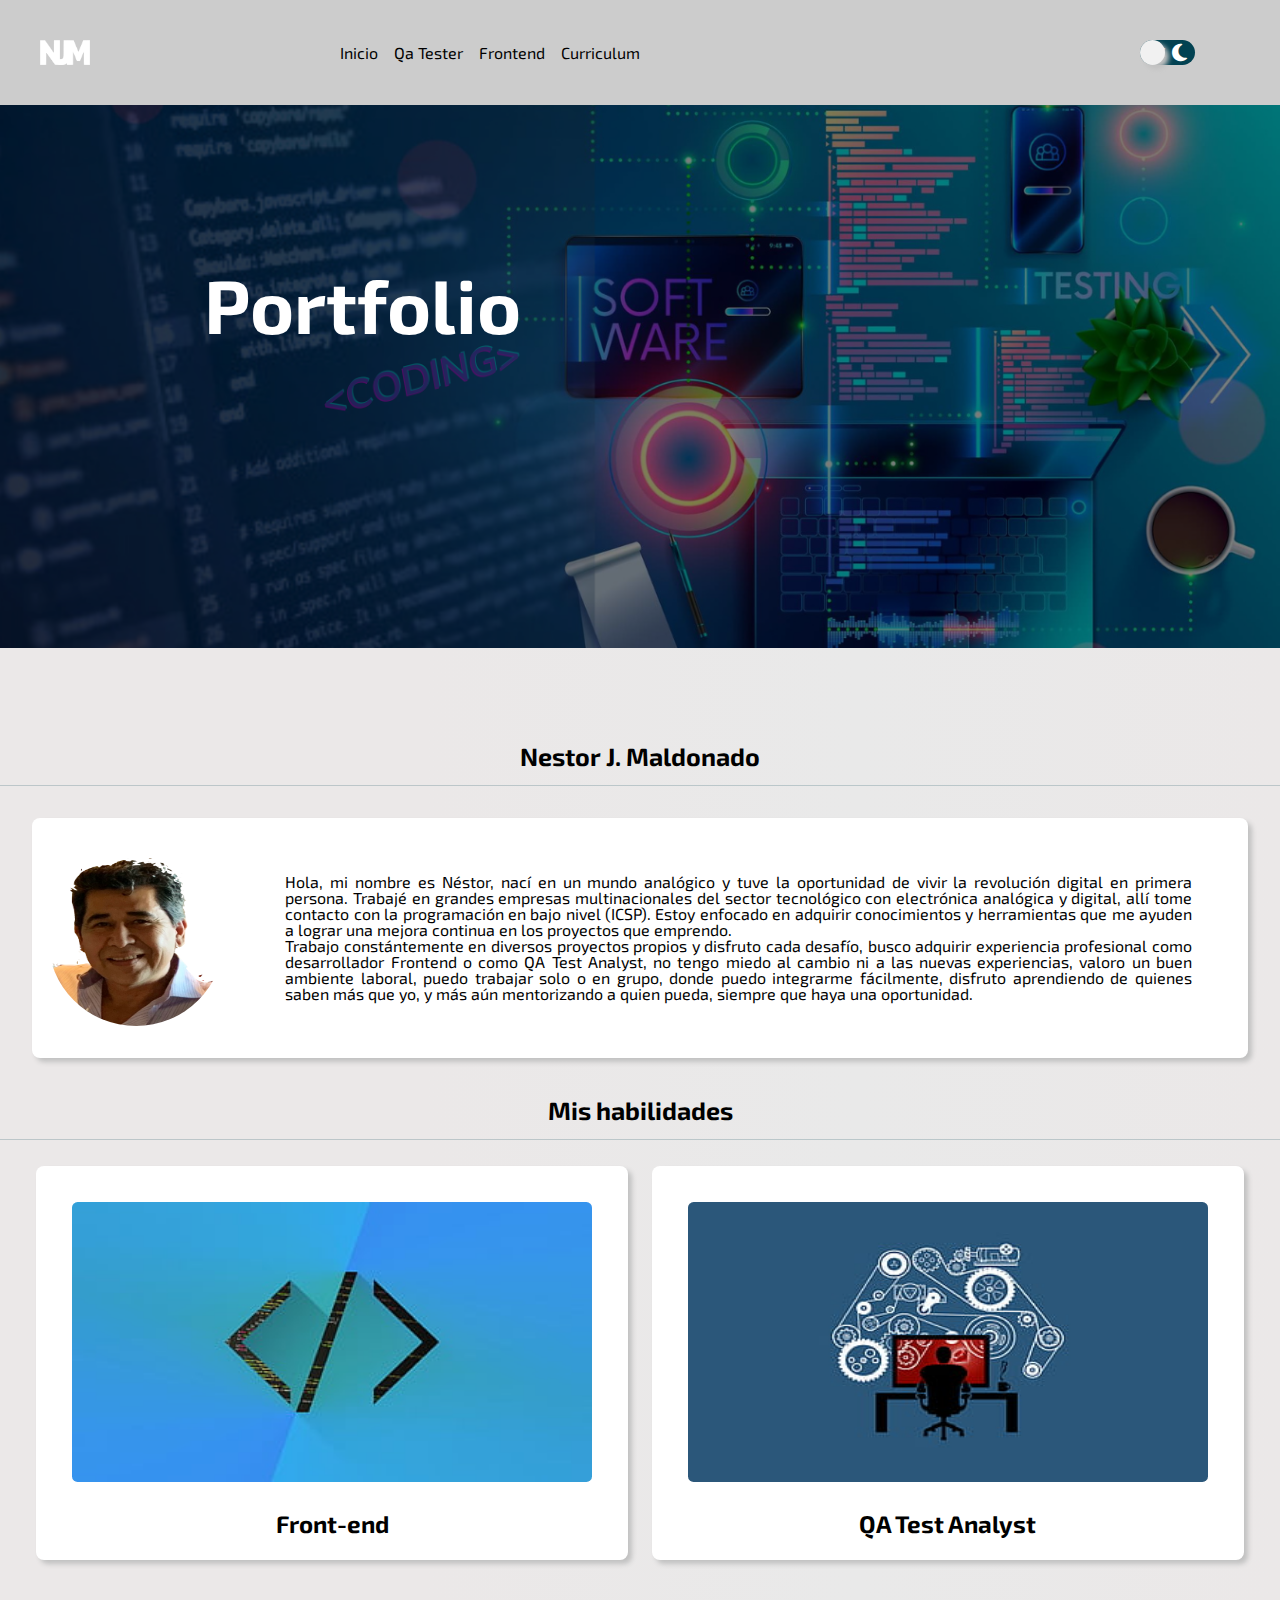
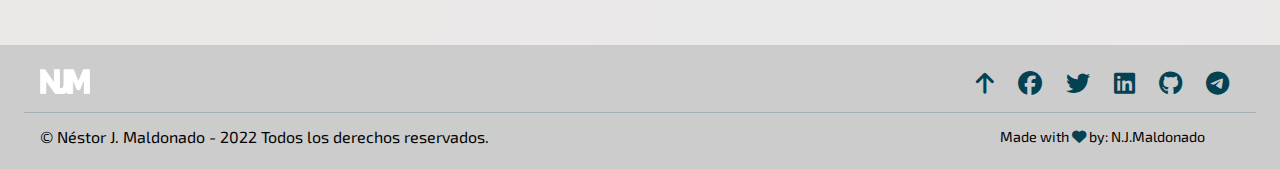
==== commit 96214ea5: "first commit" ====
--- a/index.html
+++ b/index.html
@@ -11,7 +11,7 @@
     <link rel="preconnect" href="https://fonts.gstatic.com" crossorigin>
     <link href="https://fonts.googleapis.com/css2?family=Exo+2:wght@300;400;500;600;700&family=Montserrat:wght@300;400;700&display=swap" rel="stylesheet">
     <!-- Font Awesome -->
-    <link rel="stylesheet" href="https://cdnjs.cloudflare.com/ajax/libs/font-awesome/6.1.2/css/all.min.css">  
+    <link rel="stylesheet" href="https://cdnjs.cloudflare.com/ajax/libs/font-awesome/6.4.0/css/all.min.css">  
 
     <title>Portfolio</title>
 </head>
@@ -21,13 +21,10 @@
             <nav class="header__navbar">
                 <img  class="logo" src="images/logo.png" alt="Nestor J. Maldonado">
                 <ul class="header__menu" id="menu">
-                    <a class="header__enlace " href="#index">Inicio</a>
-                    <a class="header__enlace " href="#habilidades">Skills</a>
-                    <a class="header__enlace " href="#proyectos">Proyectos</a>
-                    <a class="header__enlace " href="#about">Sobre mí</a>
-                    <a class="header__enlace " href="#cursos">Cursos</a>
-                    <a class="header__enlace " href="#certificados">Certificados</a>
-                    <a class="header__enlace " target="_blank" href="cv.html">Curriculum </a>
+                    <a class="header__enlace" href="index.html">Inicio</a>
+                    <a class="header__enlace" href="qa.html">Qa Tester</a>
+                    <a class="header__enlace" href="front.html">Frontend</a>
+                    <a class="header__enlace" target="_blank" href="cv.html">Curriculum </a>
                 </ul>
                 <button class="header__switch" id="switch">
                     <span><i class="fas fa-sun fa-xl"></i></span>
@@ -46,435 +43,44 @@
                 </div>
             </section>
             <!-- End Banner -->
-            <!-- Habilidades -->
-            <section class="habilidades" id="habilidades">
-                <h2 class="titulo">Mis habilidades</h2>
-                <div class="line"></div>
-                <div class="contenedor-habilidad tarjeta-icono">
-                    <img src="images/angular.svg"
-                         alt="Angular"
-                         loading="lazy"
-                         class="icono">
-                    <label class="habilidad__line" 
-                           for="file">Angular</label>
-                    <progress class="habilidad__line-progress" 
-                              id="file" 
-                              max="100" 
-                              value="70"> 70% 
-                    </progress>
-                </div>
-                <div class="contenedor-habilidad tarjeta-icono">
-                    <img src="images/html-5.svg"
-                         alt="html-5"
-                         loading="lazy"
-                         class="icono">
-                        <label class="habilidad__line" 
-                           for="file">Html-5</label>
-                        <progress class="habilidad__line-progress" 
-                              id="file" 
-                              max="100" 
-                              value="80">
-                        </progress>
-                </div>
-                <div class="contenedor-habilidad tarjeta-icono">
-                    <img src="images/css3.svg"
-                         alt="Css3"
-                         loading="lazy"
-                         class="icono">
-                        <label class="habilidad__line" 
-                               for="file">Css3</label>
-                        <progress class="habilidad__line-progress" 
-                                  id="file" 
-                                  max="100" 
-                                  value="80">
-                        </progress>
-                </div>
-                <div class="contenedor-habilidad tarjeta-icono">
-                    <img src="images/visual-studio.svg"
-                         alt="visual-studio"
-                         loading="lazy"
-                         class="icono">
-                         <label class="habilidad__line" 
-                                for="file">Visual Studio</label>
-                        <progress class="habilidad__line-progress" 
-                                  id="file" 
-                                  max="100" 
-                                  value="80">
-                        </progress>
-                </div>
-                <div class="contenedor-habilidad tarjeta-icono">
-                    <img src="images/javascript-1.svg"
-                         alt="JavaScript"
-                         loading="lazy"
-                         class="icono">
-                         <label class="habilidad__line" 
-                         for="file">JavaScript</label>
-                        <progress class="habilidad__line-progress" 
-                                  id="file" 
-                                  max="100" 
-                                  value="60">
-                        </progress>
-                </div>
-                <div class="contenedor-habilidad tarjeta-icono">
-                    <img src="images/icons8-node-js.svg"
-                         alt="NodeJs"
-                         loading="lazy"
-                         class="icono">
-                        <label class="habilidad__line" 
-                               for="file">NodeJs</label>
-                        <progress class="habilidad__line-progress" 
-                                  id="file" 
-                                  max="100" 
-                                  value="60">
-                        </progress>
-                </div>
-                <div class="contenedor-habilidad tarjeta-icono">
-                    <img src="images/git.svg"
-                         alt="git"
-                         loading="lazy"
-                         class="icono">
-                        <label class="habilidad__line" 
-                               for="file">Git</label>
-                        <progress class="habilidad__line-progress" 
-                                  id="file" 
-                                  max="100" 
-                                  value="70">
-                        </progress>
-                </div>
-                <div class="contenedor-habilidad tarjeta-icono">
-                    <img src="images/react.svg"
-                         alt="React"
-                         loading="lazy"
-                         class="icono">
-                        <label class="habilidad__line" 
-                                    for="file">React</label>
-                        <progress class="habilidad__line-progress" 
-                                  id="file" 
-                                  max="100" 
-                                  value="40">
-                        </progress>
-                </div>
-                <div class="contenedor-habilidad tarjeta-icono">
-                    <img src="images/github-icon-1.svg"
-                         alt="github"
-                         loading="lazy"
-                         class="icono">
-                        <label class="habilidad__line" 
-                               for="file">Github</label>
-                        <progress class="habilidad__line-progress" 
-                                  id="file" 
-                                  max="100" 
-                                  value="80">
-                        </progress>
-                </div>
-                <div class="contenedor-habilidad tarjeta-icono">
-                    <img src="images/mongodb-icon-1.svg"
-                         alt="mongoDB"
-                         loading="lazy"
-                         class="icono">
-                        <label class="habilidad__line" 
-                               for="file">Mongo DB</label>
-                        <progress class="habilidad__line-progress" 
-                                  id="file" 
-                                  max="100" 
-                                  value="50">
-                        </progress>
-                </div>
-                <div class="contenedor-habilidad tarjeta-icono">
-                    <img src="images/java.svg"
-                         alt="Java"
-                         loading="lazy"
-                         class="icono">
-                        <label class="habilidad__line" 
-                               for="file">Java</label>
-                        <progress class="habilidad__line-progress" 
-                                  id="file" 
-                                  max="100" 
-                                  value="55">
-                        </progress>
-                </div>
-                <div class="contenedor-habilidad tarjeta-icono">
-                    <img src="images/trello.svg"
-                         alt="Trello"
-                         loading="lazy"
-                         class="icono">
-                        <label class="habilidad__line" 
-                               for="file">Trello</label>
-                        <progress class="habilidad__line-progress" 
-                                  id="file" 
-                                  max="100" 
-                                  value="80">
-                        </progress>
-                </div>
-                <div class="contenedor-habilidad tarjeta-icono">
-                    <img src="images/microsoft-sql-server-1.svg"
-                         alt="SQL"
-                         loading="lazy"
-                         class="icono">
-                        <label class="habilidad__line" 
-                               for="file">SQL Server</label>
-                        <progress class="habilidad__line-progress" 
-                                  id="file" 
-                                  max="100" 
-                                  value="55">
-                        </progress>
-                </div>
-            </section>
-            <!-- End Habilidades -->
-            <!-- Proyectos -->
-            <section class="proyectos" id="proyectos">
-                <h2 class="titulo">Algunos de mis proyectos</h2>
-                <div class="line"></div>
-                <div class="contenedor-de-proyectos">
-                    <div class="tarjeta-de-proyecto">
-                        <img src="images/muñeco.png"
-                             alt="Ecriptado de Texto"
+
+                <!-- Habilidades -->
+                <section class="habilidades " id="habilidades">
+                    <h2 class="titulo">Nestor J. Maldonado</h2>
+                    <div class="line"></div>
+                    <div class="habilidad__landing tarjeta-icono">
+                        <img src="images/foto-mia-prueba.png"
+                             alt="QA-tester"
                              loading="lazy"
-                             class="project-img">
-                        <h3 class="titulo-de-proyecto">Encriptador de Texto</h3>
-                        <p class="detalles-de-proyecto">
-                            Encriptador de Texto propuesto como challenge por Alura Latam en el programa One Oracle Next Education.</p>
-                        <a href="https://njmaldo.github.io/Encriptador-de-Texto/" 
-                           target="_blank" 
-                           class="button">
-                        <span>Ver Proyecto</span>
-                        </a>
+                             class="foto-mia-habilidad">
+                             <p class="yo-1">Hola, mi nombre es Néstor, nací en un mundo analógico y tuve la oportunidad de vivir la revolución digital en primera persona. Trabajé en grandes empresas multinacionales del sector tecnológico con electrónica analógica y digital, allí tome contacto con la programación en bajo nivel (ICSP).
+                            Estoy enfocado en adquirir conocimientos y herramientas que me ayuden a lograr una mejora continua en los proyectos que emprendo.
+                            <br>
+                            Trabajo constántemente en diversos proyectos propios y disfruto cada desafío, busco adquirir experiencia profesional como desarrollador Frontend o como QA Test Analyst, no tengo miedo al cambio ni a las nuevas experiencias, valoro un buen ambiente laboral, puedo trabajar solo o en grupo, donde puedo integrarme fácilmente, disfruto aprendiendo de quienes saben más que yo, y más aún mentorizando a quien pueda, siempre que haya una oportunidad.
+                                </p>
                     </div>
-                    <div class="contenedor-de-proyecto tarjeta-de-proyecto">
-                            <img src="images/ahorcado.png"
-                                    alt="El juego del Ahoracado"
-                                    loading="lazy"
-                                    class="project-img">
-                            <h3 class="titulo-de-proyecto">El Juego del Ahorcado</h3>
-                            <p class="detalles-de-proyecto">
-                                Este juego fue propuesto como segundo challenge por Alura Latam en el programa One Oracle Next Education. </p>
-                            <a  href="https://njmaldo.github.io/juego_del_ahorcado/" 
-                                target="_blank" 
-                                class="button">
-                            <span>Ver Proyecto</span>
-                            </a>
+                    <h2 class="titulo">Mis habilidades</h2>
+                    <div class="line"></div>
+                    <div class="contenedor-habilidad tarjeta-icono">
+                        <a href="front.html">
+                        <img src="images/developer.jpeg"
+                             alt="Front-end"
+                             loading="lazy"
+                             class="icono-habilidad"
+                             cursor="point">
+                        <label class="label__img titulo-de-proyecto" 
+                               for="file">Front-end</label></a>
                     </div>
-                    <div class="contenedor-de-proyecto tarjeta-de-proyecto">
-                            <img src="images/avengers.jpeg"
-                                 alt="otro-proyecto"
-                                 loading="lazy"
-                                 class="project-img">
-                            <h3 class="titulo-de-proyecto">Gif Expert</h3>
-                            <p class="detalles-de-proyecto">
-                                Proyecto hecho en React con la finalidad de poder buscar cualquier Gift por categoría.</p>
-                            <a href="https://njmaldo.github.io/gifs-app-vite/" 
-                               target="_blank" 
-                               class="button">
-                            <span>Ver Proyecto</span>
-                            </a>
+                    <div class="contenedor-habilidad tarjeta-icono">
+                        <a href="">
+                        <img src="images/qa-tester.jpeg"
+                             alt="QA-tester"
+                             loading="lazy"
+                             class="icono-habilidad">
+                        <label class="label__img titulo-de-proyecto" 
+                               for="file">QA Test Analyst</label></a>
                     </div>
-                </div>
-            </section>
-            <!-- End Proyectos -->
-            <!-- about -->
-            <section class="about" id="about">
-                <h2 class="titulo">Sobre Mí</h2>
-                <div class="line"></div>
-                <p class="yo">Mi nombre es Néstor, nací en un mundo analógico y tuve la oportunidad de vivir la revolución digital en primera persona. Trabajé en grandes empresas multinacionales del sector tecnológico con electrónica analógica y digital, 
-                    allí tome contacto con la programación en bajo nivel (ICSP). Me apasioné con la programación y desde ese momento nunca me detuve. En este momento estoy enfocado en desarrollo web, tanto en front como en backend.<br>
-                    Trabajo constántemente en diversos proyectos y disfruto cada desafío, busco adquirir experiencia profesional como desarrollador, no tengo miedo al cambio ni a las nuevas experiencias, puedo trabajar solo o en grupos, donde puedo integrarme fácilmente,
-                     disfruto aprendiendo de quienes saben más que yo, y más aún mentorizando a quien pueda, siempre que haya una oportunidad.
-                    </p>
-            </section>
-            <section class="about" id="cursos">
-                <h2 class="titulo">Cursos</h2>
-                <hr>
-                <div class="about__row">
-                    <div class="about__detail">
-                        <h3><i class="fa fa-chalkboard-user"></i>Oracle One</h3>
-                        <p>ONE - Oracle next education es un programa de formación ideado por Oracle y Alura Latam, donde se realizan en paralelo el curso de Innovación y Gestión con el de Lógica de programación, Frontend. -
-                            <a target="_blank" href="https://app.aluracursos.com/user/nestorjmaldo">Ver Perfil ONE</a>
-                        </p>
-                    </div>
-                    <div class="about__detail">
-                        <h3><i class="fa fa-chalkboard-user"></i>Egg Education</h3>
-                        <p>Curso de introducción a la programación, pseudocódigo. Una manera diferente de estudiar y de aprender a resolver diferentes problemas en equipo, cooperando y colaborando en grupos de 10 o más estudiantes.</p>
-                    </div>
-                    <div class="about__detail">
-                        <h3><i class="fa fa-chalkboard-user"></i>Udemy</h3>
-                        <p>Fundamentos de Angular, componentes, directivas, backup Git - GitHub, conexion con Base de datos (NodeJs y MongoDB), Build de producción, y despliegue. </p>
-                    </div>
-                    <div class="about__detail">
-                        <h3><i class="fa fa-chalkboard-user"></i>Udemy</h3>
-                        <p>Fundamentos de NodeJs, Rest, despliegues, Rutas, Middleware, Validaciones, Base de datos con Mongoose y MongoDB, Postman, JWT, Express etc.</p>
-                    </div>
-                    <div class="about__detail">
-                        <h3><i class="fa fa-chalkboard-user"></i>Udemy</h3>
-                        <p>Cursando React de cero a experto, Context API, MERN, Hooks, Firestore, JWT, Testing, Autenticaciones, Despliegues, CRUD, Logs, MUI, Múltiple Routers.</p>
-                    </div>
-                    <div class="about__detail">
-                        <h3><i class="fa fa-chalkboard-user"></i>FreeCodeCamp</h3>
-                        <p>Reponsive web desing FlexBox, Grid, Precompiladores Scss</p>
-                    </div>
-                    
-                </div>
-            </section>
-            <!-- End about -->
-            <!-- Certificados -->
-            <section class="about" id="certificados">
-                <h2 class="titulo">Certificados</h2>
-                <div class="line"></div>
-                <div class="container-certificados">
-                    
-                    <div class="modal" id="myModal" >
-                        <span class="close" onclick="document.getElementById('myModal').style.display='none' ">&times;</span>
-                        <img class="modal-content" id="img01">
-                        <div class="caption"></div>
-                    </div>
-                    <div class="about__detail">
-                        <h3><i class="fa fa-graduation-cap"></i>Frontend</h3>
-                        <img src="images/Certificado-One-G3-Frontend.png" alt="Curso de Frontend" data-modal="1" class="img" id="myImg">
-                        
-                    </div>
-                    
-                    <div class="about__detail">
-                        <h3><i class="fa fa-graduation-cap"></i>Java-POO</h3>
-                        <img src="images/Certificado-Java-Poo-G3-One.jpg" alt="Curso de Java" data-modal="2" class="img" id="myImg">
-    
-                    </div>
-                    <div class="about__detail" >
-                        <h3><i class="fa fa-graduation-cap"></i>Angular</h3>
-                        <img src="images/Certificado Angular Udemy .jpg" alt="Curso de Angular" data-modal="3" class="img" id="myImg">
-                    </div>
-                    <div class="about__detail">
-                        <h3><i class="fa fa-graduation-cap"></i>Desarrollo Personal</h3>
-                        <img src="images/Certificado-G3-One.jpg" alt="Curso de Desarrolo personal" data-modal="4" class="img" id="myImg">
-                    </div>
-                    <div class="about__detail">
-                        <h3><i class="fa fa-graduation-cap"></i>NodeJs</h3>
-                        <img src="images/Certificado Node Udemy .jpg" alt="Curso de NodeJs" data-modal="5" class="img" id="myImg">
-                    </div>
-                    <div class="about__detail">
-                        <h3><i class="fa fa-graduation-cap"></i>Programa G3 ONE</h3>
-                        <img src="images/Fin-Programa-G3-ONE.jpg" alt="Curso Oracle ONE" data-modal="6" class="img" id="myImg">
-                    </div>
-                    <div class="about__detail">
-                        <h3><i class="fa fa-graduation-cap"></i>Egg Education</h3>
-                        <img src="images/Certificado-Egg.jpg" alt="Curso de Pseudocódigo" data-modal="7" class="img" id="myImg">
-                    </div>
-                    <div class="about__detail">
-                        <h3><i class="fa fa-graduation-cap"></i>AWS</h3>
-                        <img src="images/Certificado-AWS.jpg" alt="Curso de AWS" data-modal="8" class="img" id="myImg">
-                    </div>
-                </div>
-            </section>
-            <!-- End Certificados -->
-            <!-- Contacto -->
-            <section class="contacto">
-                <h2 class="titulo">Contacto</h2>
-                <div class="line"></div>
-                <div class="contacto__container">
-                    <div class="contacto__ref">
-                        <div class="address-box">
-                            <a href="#habilidades">Skills</a>
-                        </div>
-                        <hr>
-                        <div class="address-box">
-                            <a href="#proyectos">Proyectos</a>
-                        </div>
-                        <hr>
-                        <div class="address-box">
-                            <a href="#about">Sobre mí</a>
-                        </div>
-                        <hr>
-                        <div class="address-box">
-                            <a href="#cursos">Cursos</a>
-                        </div>
-                        <hr>
-                        <div class="address-box">
-                            <a href="#certificados">Certificados</a>
-                        </div>
-                        <hr>
-                        <div class="address-box">
-                            <a href="cv.html">Curriculum</a>
-                        </div>
-                        <hr>
-                    </div>
-                    <form class="contacto__formulario" 
-                          method="post" 
-                          action="https://formspree.io/f/xyyagaon" 
-                          id="contacto__formulario">
-                        <legend class="form__label"> Aquí puedes escribirme un mensaje</legend>
-                        <fieldset>
-                            <div class="input-container">
-                                <input  name="nombre" 
-                                        id="nombre" 
-                                        class="input" 
-                                        type="text" 
-                                        placeholder="Nombre" 
-                                        data-nombre
-                                        data-tipo="nombre"
-                                        required>
-                                <label class="input-label" for="nombre">Nombre</label>
-                                <span class="input-message-error">Este campo no es válido</span>
-                            </div>
-                            <div class="input-container">
-                                <input name="email" 
-                                        id="email" 
-                                        class="input" 
-                                        type="email" 
-                                        placeholder="E-mail" 
-                                        data-email
-                                        data-tipo="email"
-                                        required>
-                                <label class="input-label" for="email">Email</label>
-                                <span class="input-message-error">Este campo no es válido</span>
-                            </div>
-        
-                            <div class="textarea-container contacto_mensaje-container">
-                                <textarea class="textarea contacto_mensaje"
-                                          name="mensaje"
-                                          id="mensaje"
-                                          placeholder="Mensaje"
-                                          required
-                                          data-desc
-                                          data-tipo="mensaje">
-                                </textarea>
-                                <label class="textarea-label" for="mensaje">Mensaje</label>
-                                <span class="textarea-message-error">Este campo es requerido</span>
-                            </div>
-                            <!-- <div class="contacto__btn"> -->
-                                <button class="btn button" 
-                                        type="submit"><span>Enviar</span></button>
-                            <!-- </div> -->
-                            <p id="my-form-status"></p>
-                        </fieldset>                       
-                    </form>
-                    
-                    <div class="contacto__ref ">
-                        <!-- <div class="address-box">
-                            <a href="tel:+5492901487488">
-                                <i class="fa-solid fa-mobile"></i> 
-                                Teléfono: <br><br> +5492901487488</a>
-                        </div> -->
-                        <!-- <hr> -->
-                        <div class="address-box right">
-                            <a href="mailto:nestorjmaldo@gmail.com">
-                                <i class="fa fa-envelope"></i>
-                                E-Mail:<br><br> nestorjmaldo@gmail.com</a>
-                        </div>
-                        <hr>
-                        <div class="address-box right">
-                            <p><i class="fa-brands fa-github fa-xl"></i> GitHub:</p>
-                            <p><a href="https://github.com/njmaldo"><br>Néstor J. M.</a>
-                            </p>
-                        </div>
-                        <hr>
-                        <div class="address-box right">
-                            <p><i class="fa fa-map-marker" aria-hidden="true"></i> Ubicación:</p>
-                            <br>Ushuaia - Tierra del Fuego
-                                <br><br>Argentina
-                        </div>
-                        <hr>
-                    </div>
-                </div>
-            </section>
-            <!--End Contacto -->
+                </section>
         </main>
         <!-- End Main -->
                 <!-- Section Footer -->
@@ -502,7 +108,7 @@
                 </footer>
                 <!-- End Footer -->
     </section>
-<script src="portfolio.js"></script>
+<script src="/portfolio.js" type="module"></script>
 <script src="app.js" type="module"></script>
 </body>
 </html>--- a/css/main.css
+++ b/css/main.css
@@ -13,4 +13,6 @@
 @import 'card.css';
 @import 'footer.css';
 @import 'cv.css';
-@import 'modal.css';+@import 'modal.css';
+@import 'landing.css';
+@import 'qa.css';
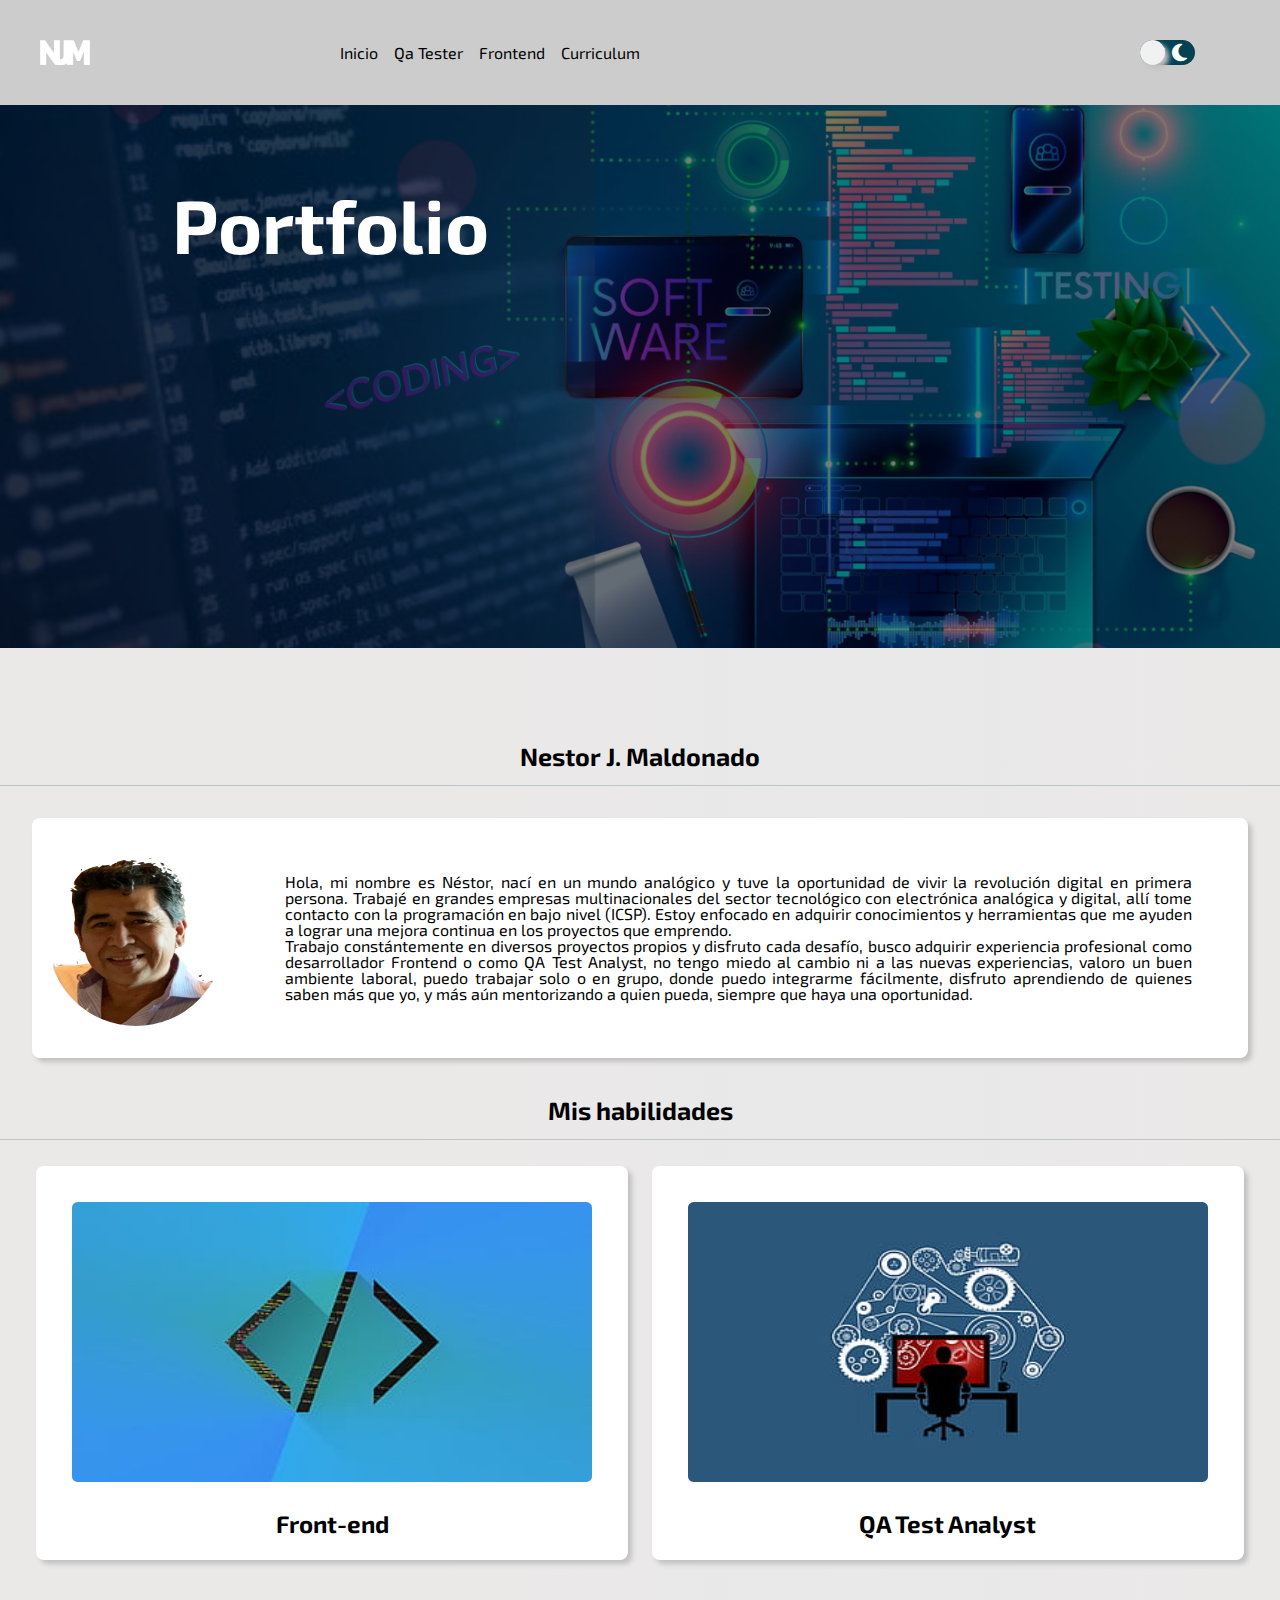
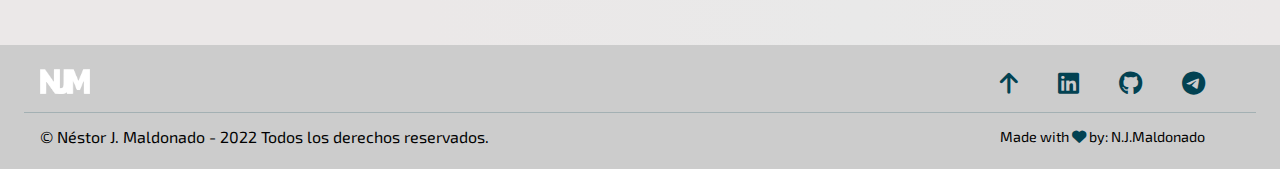
==== commit 22ad0636: "más habilidades" ====
--- a/index.html
+++ b/index.html
@@ -72,7 +72,7 @@
                                for="file">Front-end</label></a>
                     </div>
                     <div class="contenedor-habilidad tarjeta-icono">
-                        <a href="">
+                        <a href="qa.html">
                         <img src="images/qa-tester.jpeg"
                              alt="QA-tester"
                              loading="lazy"
@@ -91,8 +91,8 @@
                     <div class="social-icons">
                         <a class="arrow-up" href="#index" >
                             <i class="fa-solid fa-arrow-up fa-xl"></i></a>
-                        <a  href="#"><i class="fa-brands fa-facebook fa-xl" aria-hidden="true"></i></a>
-                        <a  href="#"><i class="fa-brands fa-twitter fa-xl" aria-hidden="true"></i></a>
+                        <!-- <a  href="#"><i class="fa-brands fa-facebook fa-xl" aria-hidden="true"></i></a>
+                        <a  href="#"><i class="fa-brands fa-twitter fa-xl" aria-hidden="true"></i></a> -->
                         <a  href="https://www.linkedin.com/in/nestorjmaldonado/"><i aria-hidden="true" class="fa-brands fa-linkedin fa-xl"></i></a>
                         <a  href="https://github.com/njmaldo"><i class="fa-brands fa-github fa-xl" aria-hidden="true"></i></a>
                         <a  href="https://t.me/NestorJMaldo"><i class="fa-brands fa-telegram fa-xl" aria-hidden="true"></i></a>       
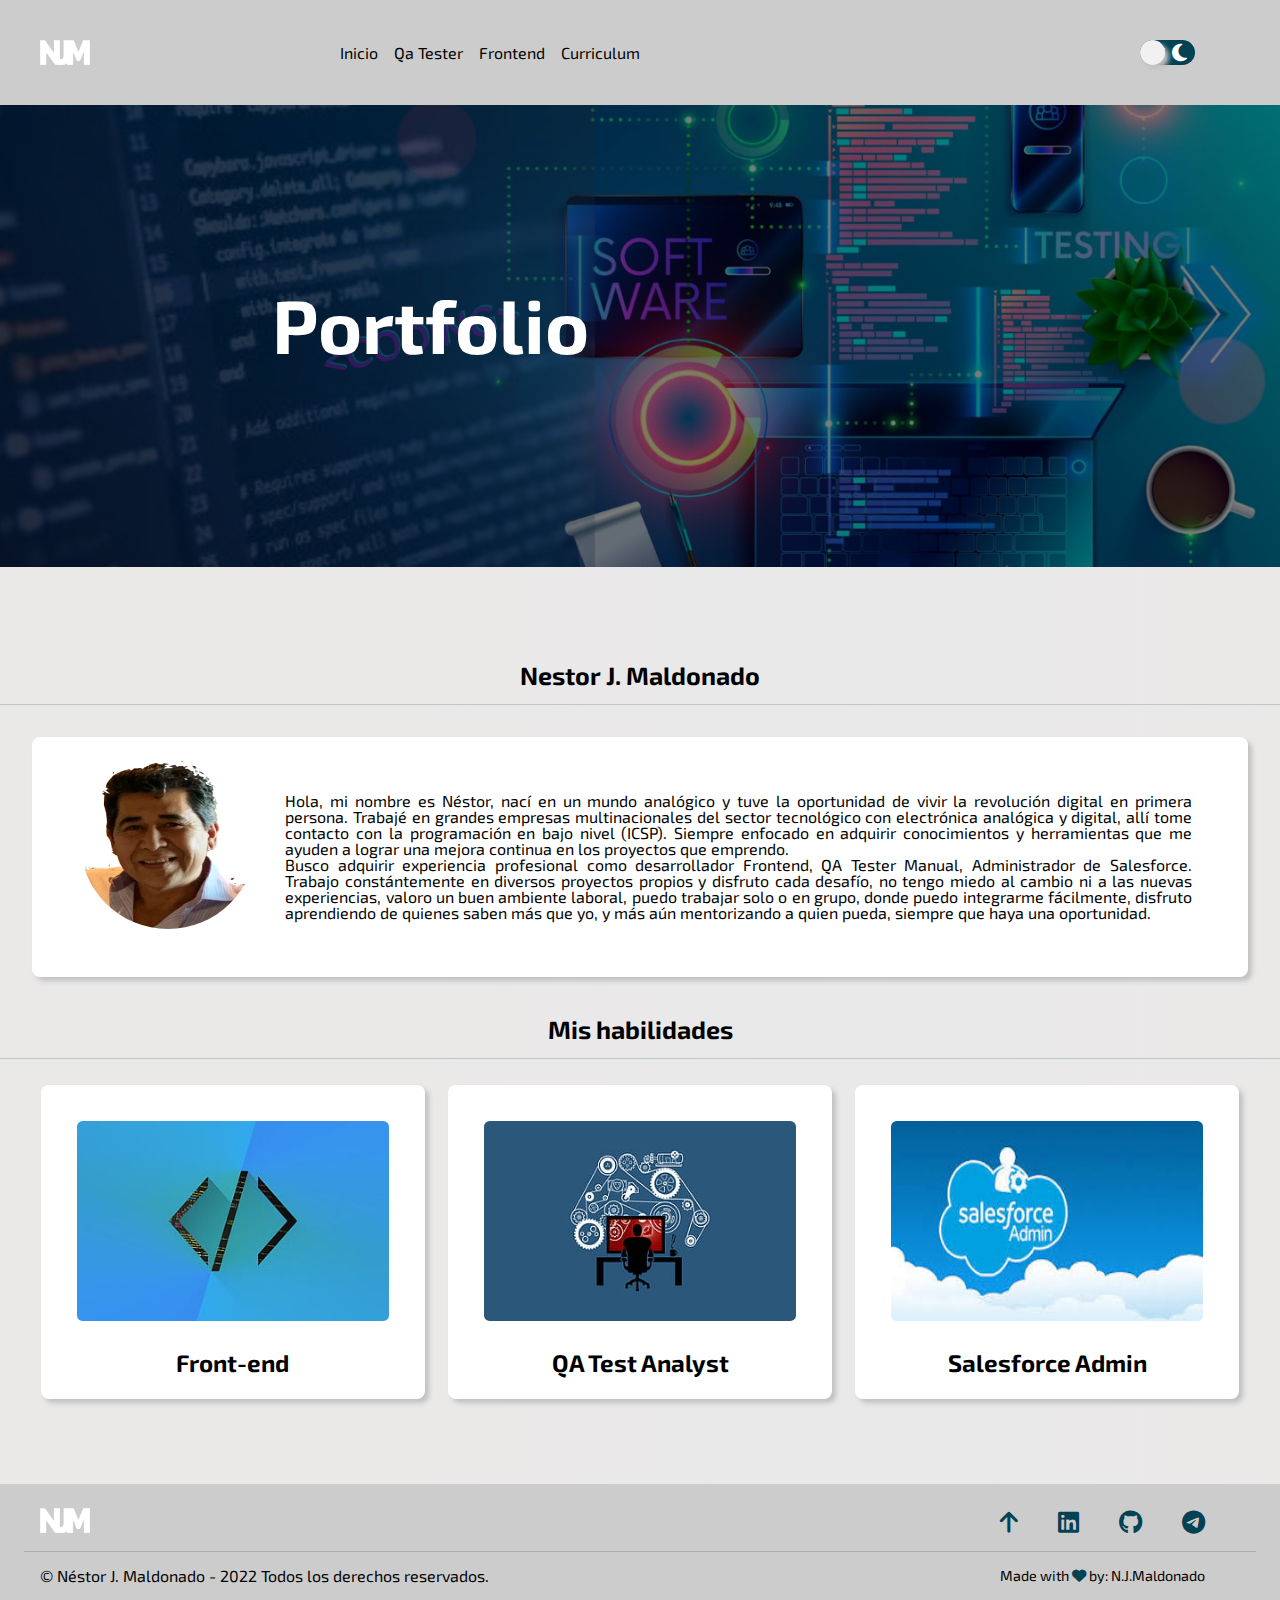
==== commit 8c4510dd: "Salesforce" ====
--- a/index.html
+++ b/index.html
@@ -54,9 +54,9 @@
                              loading="lazy"
                              class="foto-mia-habilidad">
                              <p class="yo-1">Hola, mi nombre es Néstor, nací en un mundo analógico y tuve la oportunidad de vivir la revolución digital en primera persona. Trabajé en grandes empresas multinacionales del sector tecnológico con electrónica analógica y digital, allí tome contacto con la programación en bajo nivel (ICSP).
-                            Estoy enfocado en adquirir conocimientos y herramientas que me ayuden a lograr una mejora continua en los proyectos que emprendo.
+                            Siempre enfocado en adquirir conocimientos y herramientas que me ayuden a lograr una mejora continua en los proyectos que emprendo.
                             <br>
-                            Trabajo constántemente en diversos proyectos propios y disfruto cada desafío, busco adquirir experiencia profesional como desarrollador Frontend o como QA Test Analyst, no tengo miedo al cambio ni a las nuevas experiencias, valoro un buen ambiente laboral, puedo trabajar solo o en grupo, donde puedo integrarme fácilmente, disfruto aprendiendo de quienes saben más que yo, y más aún mentorizando a quien pueda, siempre que haya una oportunidad.
+                            Busco adquirir experiencia profesional como desarrollador Frontend, QA Tester Manual, Administrador de Salesforce. Trabajo constántemente en diversos proyectos propios y disfruto cada desafío,  no tengo miedo al cambio ni a las nuevas experiencias, valoro un buen ambiente laboral, puedo trabajar solo o en grupo, donde puedo integrarme fácilmente, disfruto aprendiendo de quienes saben más que yo, y más aún mentorizando a quien pueda, siempre que haya una oportunidad.
                                 </p>
                     </div>
                     <h2 class="titulo">Mis habilidades</h2>
@@ -80,6 +80,15 @@
                         <label class="label__img titulo-de-proyecto" 
                                for="file">QA Test Analyst</label></a>
                     </div>
+                    <div class="contenedor-habilidad tarjeta-icono">
+                        <a target="_blank" href="https://www.salesforce.com/trailblazer/nestorjmaldo">
+                        <img src="images/Salesforce-admin.jpeg"
+                             alt="Administrador Salesforce"
+                             loading="lazy"
+                             class="icono-habilidad">
+                        <label class="label__img titulo-de-proyecto" 
+                               for="file">Salesforce Admin</label></a>
+                    </div>
                 </section>
         </main>
         <!-- End Main -->
@@ -91,18 +100,16 @@
                     <div class="social-icons">
                         <a class="arrow-up" href="#index" >
                             <i class="fa-solid fa-arrow-up fa-xl"></i></a>
-                        <!-- <a  href="#"><i class="fa-brands fa-facebook fa-xl" aria-hidden="true"></i></a>
-                        <a  href="#"><i class="fa-brands fa-twitter fa-xl" aria-hidden="true"></i></a> -->
-                        <a  href="https://www.linkedin.com/in/nestorjmaldonado/"><i aria-hidden="true" class="fa-brands fa-linkedin fa-xl"></i></a>
-                        <a  href="https://github.com/njmaldo"><i class="fa-brands fa-github fa-xl" aria-hidden="true"></i></a>
-                        <a  href="https://t.me/NestorJMaldo"><i class="fa-brands fa-telegram fa-xl" aria-hidden="true"></i></a>       
+                        <a  href="https://www.linkedin.com/in/nestorjmaldonado/" target="_blank"><i class="fa-brands fa-linkedin fa-xl"></i></a>
+                        <a  href="https://github.com/njmaldo" target="_blank"><i class="fa-brands fa-github fa-xl"></i></a>
+                        <a  href="https://t.me/NestorJMaldo" target="_blank"><i class="fa-brands fa-telegram fa-xl"></i></a>       
                     </div>
                     <div class="line"></div>
                     <div class="text-center">
                         <p>&copy Néstor J. Maldonado - 2022 Todos los derechos reservados.</p>
                     </div>
                     <div class="text-right">
-                        <p>Made with <i class="fa fa-heart" aria-hidden="true"></i> by: <a href="mailto:nestorjmaldo@gmail.com">N.J.Maldonado</a>
+                        <p>Made with <i class="fa fa-heart"></i> by: <a href="mailto:nestorjmaldo@gmail.com">N.J.Maldonado</a>
                         </p>
                     </div>
                 </footer>
